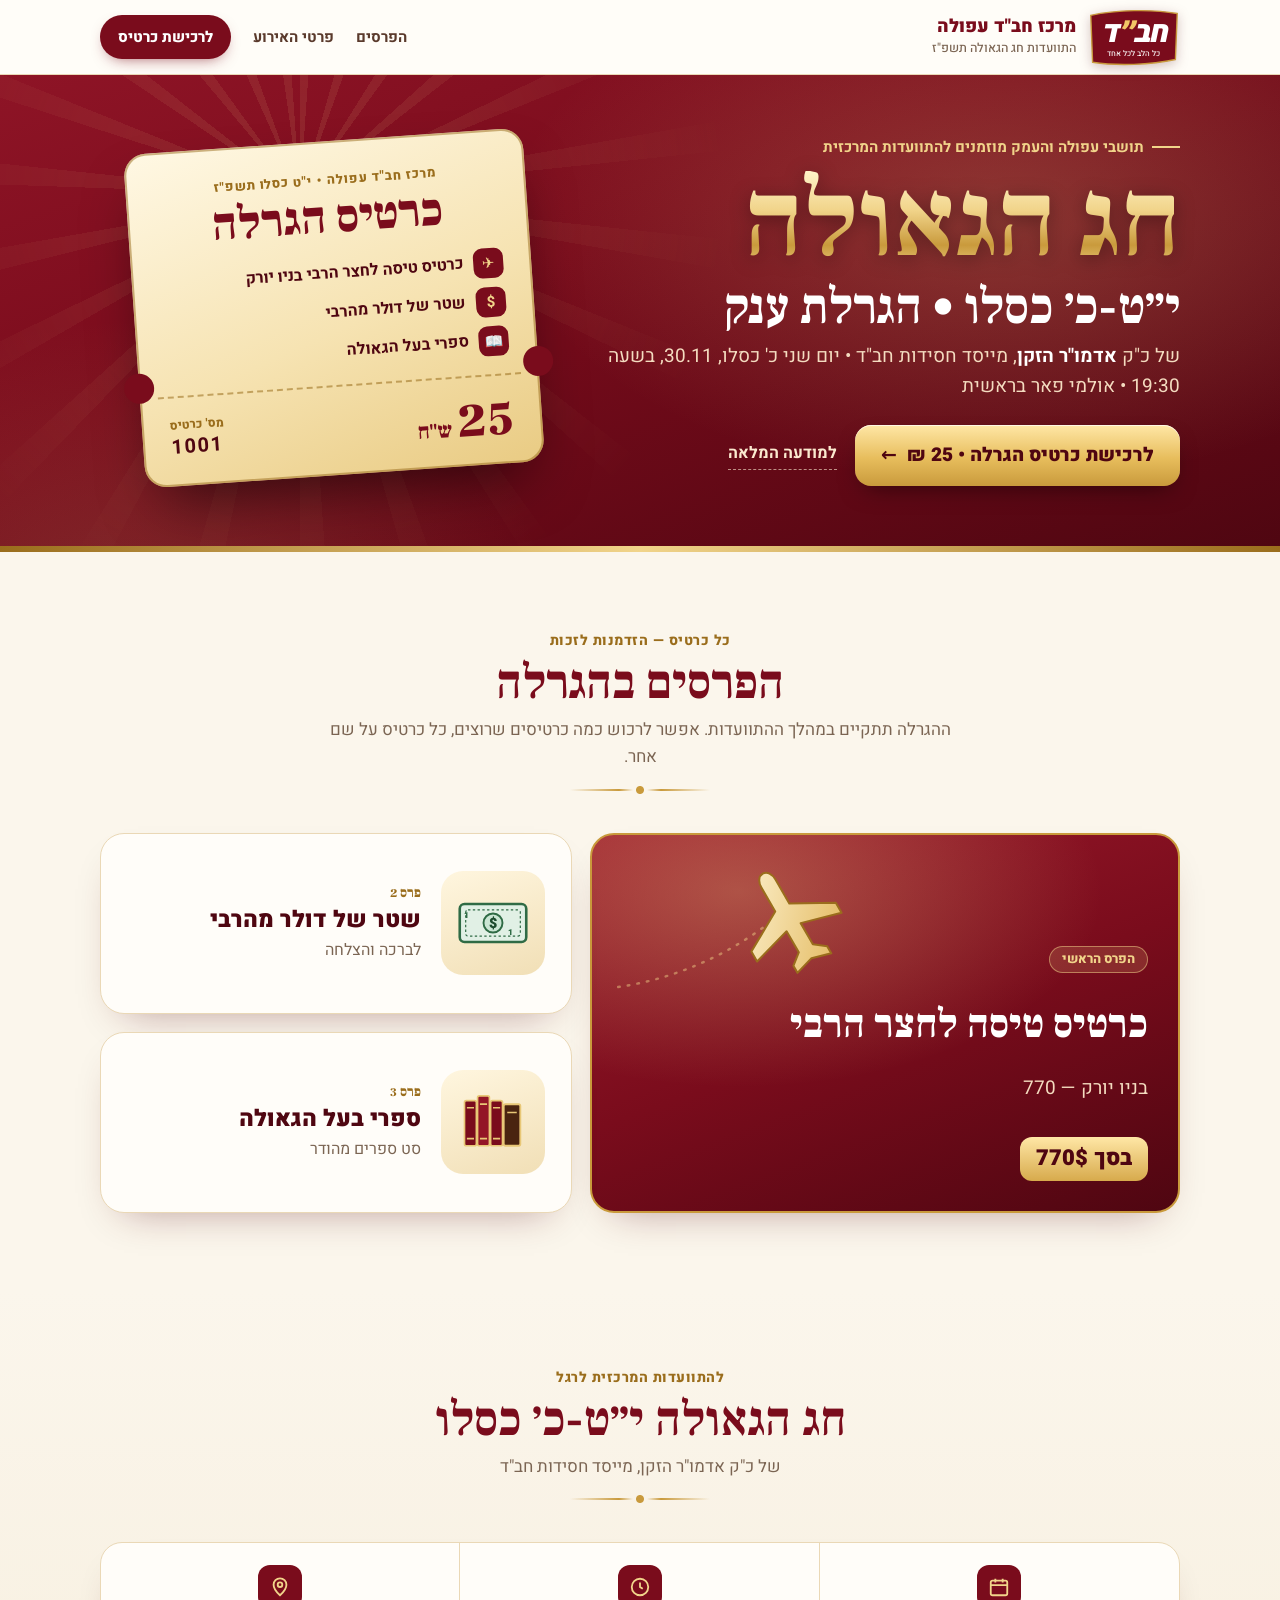
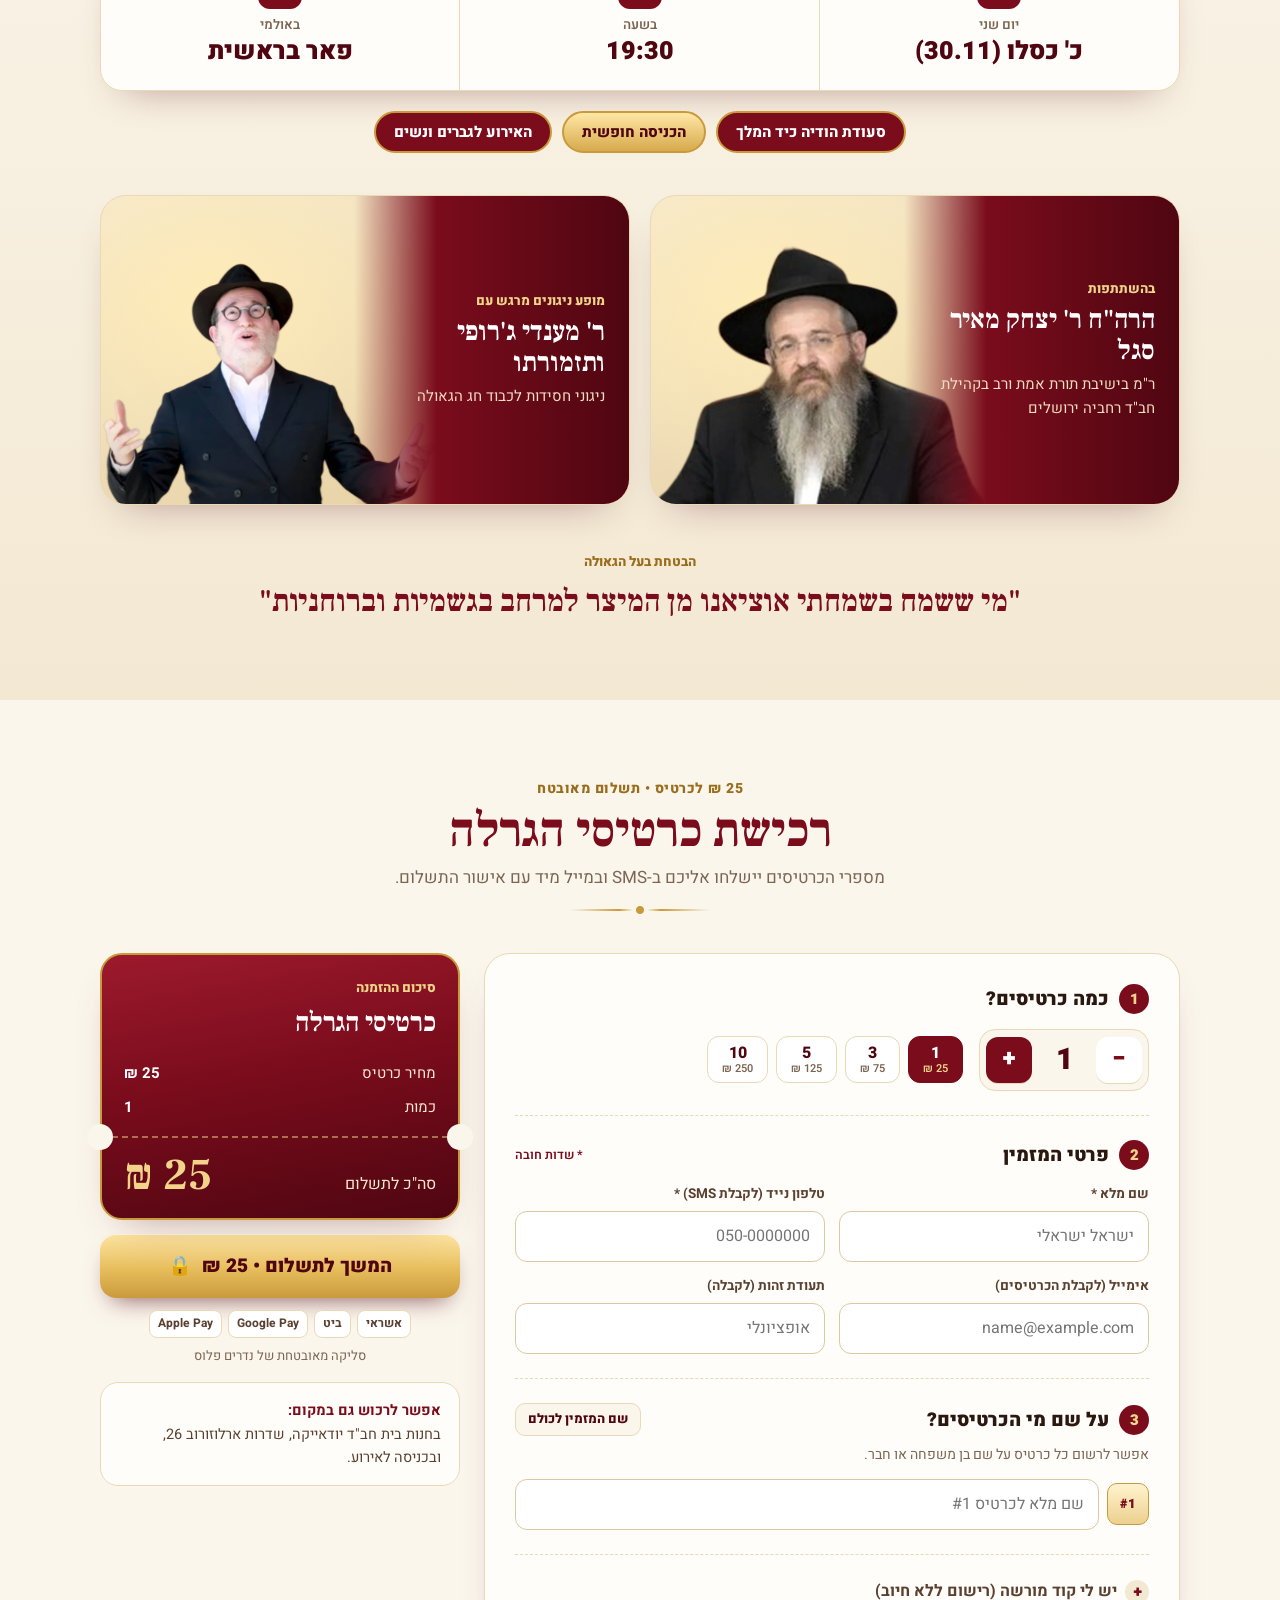
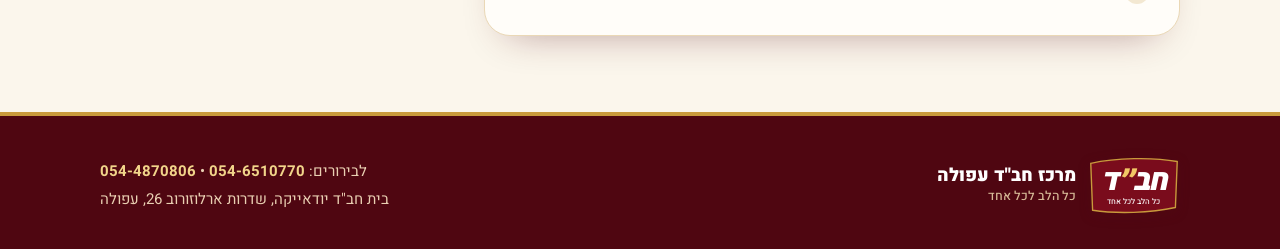
==== index.html @ 9581d105 "עיצוב חדש לאתר ההגרלה עם לוגו חב"ד - הירו בורדו-זהב עם ספירה לאחור עד ההתוועדות וכרטיס הגרלה מעוצב -" ====
<!DOCTYPE html>
<html lang="he" dir="rtl">
<head>
  <meta charset="UTF-8">
  <meta name="viewport" content="width=device-width, initial-scale=1.0">
  <title>הגרלת הענק • חג הגאולה י"ט-כ' כסלו | מרכז חב"ד עפולה</title>
  <meta name="description" content="כרטיסי הגרלה (25 ₪) בהתוועדות המרכזית לחג הגאולה י״ט-כ׳ כסלו של מרכז חב״ד עפולה. פרסים: כרטיס טיסה לחצר הרבי בניו יורק, שטר של דולר מהרבי וספרי בעל הגאולה.">
  <meta property="og:title" content="הגרלת הענק • חג הגאולה י״ט-כ׳ כסלו • מרכז חב״ד עפולה">
  <meta property="og:description" content="כרטיס הגרלה 25 ₪ • כרטיס טיסה לחצר הרבי בניו יורק • שטר של דולר מהרבי • ספרי בעל הגאולה">
  <meta property="og:image" content="assets/og.jpg">
  <meta name="theme-color" content="#7a0c1c">
  <link rel="preconnect" href="https://fonts.googleapis.com">
  <link rel="preconnect" href="https://fonts.gstatic.com" crossorigin>
  <link href="https://fonts.googleapis.com/css2?family=Frank+Ruhl+Libre:wght@700;900&family=Heebo:wght@400;500;700;800;900&display=swap" rel="stylesheet">
  <link rel="stylesheet" href="assets/style.css">
</head>
<body>

  <!-- לוגו חב"ד "כל הלב לכל אחד" -->
  <svg width="0" height="0" style="position:absolute" aria-hidden="true">
    <symbol id="chabad-logo" viewBox="0 0 200 128">
      <path d="M6 16 C60 4 140 2 194 12 L190 112 C136 124 62 126 10 118 Z" fill="#7a0c1c"/>
      <path d="M6 16 C60 4 140 2 194 12 L190 112 C136 124 62 126 10 118 Z" fill="none" stroke="#c99a3c" stroke-width="3"/>
      <g transform="translate(100 74) skewX(-12)">
        <text x="0" y="0" text-anchor="middle" direction="rtl" font-family="Heebo, sans-serif" font-weight="900" font-size="66" fill="#fff" letter-spacing="-2">חב<tspan fill="#f1c766">״</tspan>ד</text>
      </g>
      <text x="100" y="104" text-anchor="middle" direction="rtl" font-family="Heebo, sans-serif" font-weight="500" font-size="17" fill="#fff">כל הלב לכל אחד</text>
    </symbol>
  </svg>

  <header class="site-header">
    <div class="wrap">
      <a class="logo" href="./" aria-label="מרכז חב״ד עפולה">
        <svg viewBox="0 0 200 128" role="img" aria-label="חב״ד — כל הלב לכל אחד"><use href="#chabad-logo"/></svg>
        <span class="org"><b>מרכז חב"ד עפולה</b><span>התוועדות חג הגאולה תשפ"ז</span></span>
      </a>
      <nav class="nav" aria-label="ניווט">
        <a href="#prizes">הפרסים</a>
        <a href="#event">פרטי האירוע</a>
        <a href="#buy" class="btn-buy">לרכישת כרטיס</a>
      </nav>
    </div>
  </header>

  <section class="hero" aria-labelledby="hero-title">
    <div class="wrap">
      <div>
        <span class="eyebrow">תושבי עפולה והעמק מוזמנים להתוועדות המרכזית</span>
        <h1 id="hero-title">חג הגאולה</h1>
        <div class="dates">י״ט-כ׳ כסלו • הגרלת ענק</div>
        <p class="of">של כ"ק <b>אדמו"ר הזקן</b>, מייסד חסידות חב"ד • יום שני כ' כסלו, 30.11, בשעה 19:30 • אולמי פאר בראשית</p>

        <div class="countdown" id="countdown" aria-label="הזמן שנותר עד ההתוועדות">
          <div><b id="cd-d">--</b><span>ימים</span></div>
          <div><b id="cd-h">--</b><span>שעות</span></div>
          <div><b id="cd-m">--</b><span>דקות</span></div>
        </div>

        <div class="hero-cta">
          <a href="#buy" class="btn-gold">לרכישת כרטיס הגרלה • 25 ₪ <span aria-hidden="true">←</span></a>
          <a href="assets/poster.jpg" target="_blank" rel="noopener" class="btn-ghost">למודעה המלאה</a>
        </div>
      </div>

      <div class="hero-ticket" aria-hidden="true">
        <div class="ticket-big">
          <div class="tb-top">
            <small>מרכז חב"ד עפולה • י"ט כסלו תשפ"ז</small>
            <h2>כרטיס הגרלה</h2>
            <ul>
              <li><i>✈</i> כרטיס טיסה לחצר הרבי בניו יורק</li>
              <li><i>$</i> שטר של דולר מהרבי</li>
              <li><i>📖</i> ספרי בעל הגאולה</li>
            </ul>
          </div>
          <div class="tb-bottom">
            <div class="price">25<small> ש"ח</small></div>
            <div class="serial">מס' כרטיס<b>1001</b></div>
          </div>
        </div>
      </div>
    </div>
  </section>

  <main>
    <section class="sec" id="prizes" aria-labelledby="prizes-title">
      <div class="wrap">
        <div class="sec-head">
          <span class="kick">כל כרטיס — הזדמנות לזכות</span>
          <h2 id="prizes-title">הפרסים בהגרלה</h2>
          <p>ההגרלה תתקיים במהלך ההתוועדות. אפשר לרכוש כמה כרטיסים שרוצים, כל כרטיס על שם אחר.</p>
          <span class="orn" aria-hidden="true"></span>
        </div>
        <div class="prizes">
          <article class="prize main">
                        <svg class="plane" viewBox="0 0 320 170" fill="none" aria-hidden="true">
              <defs><linearGradient id="pg" x1="0" y1="0" x2="1" y2="1"><stop offset="0" stop-color="#fff6d8"/><stop offset="1" stop-color="#e2b75a"/></linearGradient></defs>
              <path d="M10 160 C80 150 150 120 210 70" stroke="#f1d48a" stroke-opacity=".45" stroke-width="3" stroke-dasharray="2 10" stroke-linecap="round"/>
              <g transform="translate(150 6) rotate(-30 70 70)">
                <path d="M70 6c6 0 10 6 10 14v34l50 28v14l-50-14v30l14 11v10l-24-7-24 7v-10l14-11v-30L10 96V82l50-28V20c0-8 4-14 10-14z" fill="url(#pg)" stroke="#9a6d1c" stroke-width="2.5" stroke-linejoin="round"/>
              </g>
            </svg>
            <span class="badge-1">הפרס הראשי</span>
            <h3>כרטיס טיסה לחצר הרבי</h3>
            <p>בניו יורק — 770</p>
            <span class="amount">בסך 770$</span>
          </article>
          <div class="side">
            <article class="prize">
              <div class="art">
                <svg viewBox="0 0 64 64" fill="none" aria-hidden="true">
                  <rect x="4" y="16" width="56" height="32" rx="4" fill="#e1f0e5" stroke="#2f6b45" stroke-width="2.2"/>
                  <rect x="9" y="21" width="46" height="22" rx="2" stroke="#2f6b45" stroke-dasharray="2 2"/>
                  <circle cx="32" cy="32" r="8" fill="#cbe6d4" stroke="#2f6b45" stroke-width="1.6"/>
                  <text x="32" y="36.5" text-anchor="middle" fill="#1d4b2e" font-size="12" font-weight="900" font-family="Heebo">$</text>
                  <text x="12" y="28" fill="#2f6b45" font-size="7" font-weight="900" font-family="Heebo">1</text>
                  <text x="49" y="42" fill="#2f6b45" font-size="7" font-weight="900" font-family="Heebo">1</text>
                </svg>
              </div>
              <div><span class="num">פרס 2</span><h3>שטר של דולר מהרבי</h3><p>לברכה והצלחה</p></div>
            </article>
            <article class="prize">
              <div class="art">
                <svg viewBox="0 0 64 64" fill="none" aria-hidden="true">
                  <rect x="8" y="14" width="10" height="38" rx="1.5" fill="#7a0c1c" stroke="#e8c776" stroke-width="1.4"/>
                  <rect x="19" y="10" width="10" height="42" rx="1.5" fill="#931526" stroke="#e8c776" stroke-width="1.4"/>
                  <rect x="30" y="14" width="10" height="38" rx="1.5" fill="#7a0c1c" stroke="#e8c776" stroke-width="1.4"/>
                  <rect x="41" y="17" width="14" height="35" rx="1.5" fill="#4a2410" stroke="#e8c776" stroke-width="1.6"/>
                  <path d="M10 20h6M21 17h6M32 20h6M44 24h8M10 46h6M21 46h6M32 46h6" stroke="#e8c776" stroke-width="1.4"/>
                </svg>
              </div>
              <div><span class="num">פרס 3</span><h3>ספרי בעל הגאולה</h3><p>סט ספרים מהודר</p></div>
            </article>
          </div>
        </div>
      </div>
    </section>

    <section class="sec event" id="event" aria-labelledby="event-title">
      <div class="wrap">
        <div class="sec-head">
          <span class="kick">להתוועדות המרכזית לרגל</span>
          <h2 id="event-title">חג הגאולה י״ט-כ׳ כסלו</h2>
          <p>של כ"ק אדמו"ר הזקן, מייסד חסידות חב"ד</p>
          <span class="orn" aria-hidden="true"></span>
        </div>

        <div class="info-strip">
          <div>
            <div class="ico"><svg viewBox="0 0 24 24" fill="none" stroke="#f1d48a" stroke-width="2"><rect x="3" y="5" width="18" height="16" rx="2"/><path d="M3 10h18M8 3v4M16 3v4"/></svg></div>
            <small>יום שני</small><b>כ' כסלו (30.11)</b>
          </div>
          <div>
            <div class="ico"><svg viewBox="0 0 24 24" fill="none" stroke="#f1d48a" stroke-width="2"><circle cx="12" cy="12" r="9"/><path d="M12 7v5l3 2"/></svg></div>
            <small>בשעה</small><b>19:30</b>
          </div>
          <div>
            <div class="ico"><svg viewBox="0 0 24 24" fill="none" stroke="#f1d48a" stroke-width="2"><path d="M12 21s-7-6.2-7-11.5A7 7 0 0 1 19 9.5C19 14.8 12 21 12 21z"/><circle cx="12" cy="9.5" r="2.5"/></svg></div>
            <small>באולמי</small><b>פאר בראשית</b>
          </div>
        </div>
        <div class="chips">
          <span class="chip">סעודת הודיה כיד המלך</span>
          <span class="chip gold">הכניסה חופשית</span>
          <span class="chip">האירוע לגברים ונשים</span>
        </div>

        <div class="guests">
          <article class="guest">
            <img src="assets/rav-segal.webp" alt="הרה״ח ר׳ יצחק מאיר סגל" width="660" height="506" loading="lazy">
            <div class="txt">
              <small>בהשתתפות</small>
              <h3>הרה"ח ר' יצחק מאיר סגל</h3>
              <p>ר"מ בישיבת תורת אמת ורב בקהילת חב"ד רחביה ירושלים</p>
            </div>
          </article>
          <article class="guest">
            <img src="assets/mendy-jerufi.webp" alt="ר׳ מענדי ג׳רופי" width="899" height="640" loading="lazy">
            <div class="txt">
              <small>מופע ניגונים מרגש עם</small>
              <h3>ר' מענדי ג'רופי ותזמורתו</h3>
              <p>ניגוני חסידות לכבוד חג הגאולה</p>
            </div>
          </article>
        </div>

        <div class="quote-band">
          <small>הבטחת בעל הגאולה</small>
          <blockquote>"מי ששמח בשמחתי אוציאנו מן המיצר למרחב בגשמיות וברוחניות"</blockquote>
        </div>
      </div>
    </section>

    <section class="sec" id="buy" aria-labelledby="buy-title">
      <div class="wrap">
        <div class="sec-head">
          <span class="kick">25 ₪ לכרטיס • תשלום מאובטח</span>
          <h2 id="buy-title">רכישת כרטיסי הגרלה</h2>
          <p>מספרי הכרטיסים יישלחו אליכם ב-SMS ובמייל מיד עם אישור התשלום.</p>
          <span class="orn" aria-hidden="true"></span>
        </div>

        <form class="buy-grid" id="order-form" novalidate>
          <div class="panel">
            <div class="step">
              <div class="step-h"><h3><span class="n">1</span>כמה כרטיסים?</h3></div>
              <div class="qty">
                <div class="stepper">
                  <button type="button" id="qty-minus" aria-label="הפחתת כרטיס">−</button>
                  <output id="qty" aria-live="polite">1</output>
                  <button type="button" id="qty-plus" class="plus" aria-label="הוספת כרטיס">+</button>
                </div>
                <div class="quick" id="quick">
                  <button type="button" data-q="1" aria-pressed="true">1<small>25 ₪</small></button>
                  <button type="button" data-q="3" aria-pressed="false">3<small>75 ₪</small></button>
                  <button type="button" data-q="5" aria-pressed="false">5<small>125 ₪</small></button>
                  <button type="button" data-q="10" aria-pressed="false">10<small>250 ₪</small></button>
                </div>
              </div>
            </div>

            <div class="step">
              <div class="step-h"><h3><span class="n">2</span>פרטי המזמין</h3><span class="req">* שדות חובה</span></div>
              <div class="grid2">
                <div class="field">
                  <label for="payer-name">שם מלא *</label>
                  <input id="payer-name" autocomplete="name" placeholder="ישראל ישראלי" required>
                </div>
                <div class="field">
                  <label for="payer-phone">טלפון נייד (לקבלת SMS) *</label>
                  <input id="payer-phone" type="tel" inputmode="tel" autocomplete="tel" placeholder="050-0000000" required>
                </div>
                <div class="field">
                  <label for="payer-email">אימייל (לקבלת הכרטיסים)</label>
                  <input id="payer-email" type="email" autocomplete="email" placeholder="name@example.com">
                </div>
                <div class="field">
                  <label for="payer-id">תעודת זהות (לקבלה)</label>
                  <input id="payer-id" inputmode="numeric" maxlength="9" placeholder="אופציונלי" class="ltr">
                </div>
              </div>
            </div>

            <div class="step">
              <div class="step-h">
                <h3><span class="n">3</span>על שם מי הכרטיסים?</h3>
                <button type="button" class="link-btn" id="fill-all">שם המזמין לכולם</button>
              </div>
              <p class="hint">אפשר לרשום כל כרטיס על שם בן משפחה או חבר.</p>
              <div class="names" id="names"></div>
            </div>

            <div class="step last">
              <details class="coupon">
                <summary>יש לי קוד מורשה (רישום ללא חיוב)</summary>
                <div class="inline">
                  <input id="coupon" class="ltr" placeholder="קוד מורשה" autocomplete="off" autocapitalize="characters">
                  <button type="button" class="btn-dark" id="apply-coupon">החל</button>
                </div>
                <div class="msg" id="coupon-msg" role="status"></div>
              </details>
            </div>
          </div>

          <aside class="summary">
            <div class="sum-ticket">
              <div class="st-head"><small>סיכום ההזמנה</small><h3>כרטיסי הגרלה</h3></div>
              <div class="line"><span>מחיר כרטיס</span><b>25 ₪</b></div>
              <div class="line"><span>כמות</span><b id="sum-qty">1</b></div>
              <div class="line disc" id="sum-disc-row" hidden><span>קוד מורשה</span><span id="sum-disc"></span></div>
              <div class="st-total"><span>סה"כ לתשלום</span><b id="sum-total">25 ₪</b></div>
            </div>
            <div class="alert" id="form-error" role="alert" hidden style="margin-top:14px"></div>
            <button type="submit" class="cta" id="submit"><span id="submit-text">המשך לתשלום • 25 ₪</span><span aria-hidden="true">🔒</span></button>
            <div class="pay-methods" aria-label="אמצעי תשלום"><span>אשראי</span><span>ביט</span><span>Google Pay</span><span>Apple Pay</span></div>
            <p class="secure">סליקה מאובטחת של נדרים פלוס</p>
            <div class="side-note"><b>אפשר לרכוש גם במקום:</b>בחנות בית חב"ד יודאייקה, שדרות ארלוזורוב 26, ובכניסה לאירוע.</div>
          </aside>
        </form>
      </div>
    </section>
  </main>

  <footer class="site-footer">
    <div class="wrap">
      <a class="logo" href="./">
        <svg viewBox="0 0 200 128" role="img" aria-label="חב״ד"><use href="#chabad-logo"/></svg>
        <span class="org"><b>מרכז חב"ד עפולה</b><span>כל הלב לכל אחד</span></span>
      </a>
      <div class="contact">
        לבירורים: <a href="tel:0546510770">054-6510770</a> • <a href="tel:0544870806">054-4870806</a><br>
        בית חב"ד יודאייקה, שדרות ארלוזורוב 26, עפולה
      </div>
    </div>
  </footer>

  <!-- תשלום: האייפרם המאובטח של נדרים פלוס -->
  <div class="modal" id="pay-modal" role="dialog" aria-modal="true" aria-labelledby="pay-title">
    <div class="modal-box">
      <div class="modal-head">
        <h3 id="pay-title">תשלום מאובטח • נדרים פלוס</h3>
        <button type="button" id="pay-close" aria-label="סגירה">&times;</button>
      </div>
      <div class="modal-body">
        <div class="pay-sum"><span id="pay-for"></span><b id="pay-amount"></b></div>
        <div class="loading" id="pay-loading"><div class="spinner"></div>טוען את דף התשלום המאובטח…</div>
        <iframe id="NedarimFrame" title="דף תשלום נדרים פלוס" allow="payment"></iframe>
        <div class="alert" id="pay-error" role="alert" hidden></div>
      </div>
    </div>
  </div>

  <!-- אישור + כרטיסים -->
  <div class="modal" id="done-modal" role="dialog" aria-modal="true" aria-labelledby="done-title">
    <div class="modal-box">
      <div class="success-head">
        <button type="button" class="x" id="done-close" aria-label="סגירה">&times;</button>
        <div style="font-size:40px" aria-hidden="true">🎉</div>
        <h3 id="done-title">הרישום להגרלה הושלם!</h3>
        <div>בהצלחה רבה!</div>
      </div>
      <div class="modal-body">
        <div id="done-tickets"></div>
        <div class="note-box" id="done-note"></div>
        <button type="button" class="cta" id="done-again">רכישת כרטיסים נוספים</button>
      </div>
    </div>
  </div>

  <script src="assets/config.js"></script>
  <script src="assets/app.js"></script>
</body>
</html>
---- assets/style.css ----
/* הגרלת חג הגאולה י"ט-כ' כסלו — מרכז חב"ד עפולה */
:root {
  --maroon: #7a0c1c;
  --maroon-d: #4f0611;
  --maroon-l: #9c1a2c;
  --gold: #c99a3c;
  --gold-l: #f1d48a;
  --gold-d: #9a6d1c;
  --cream: #fbf6ec;
  --cream-2: #f3e8d2;
  --paper: #fffdf9;
  --ink: #2a1810;
  --muted: #7b6553;
  --line: #ead8b6;
  --ok: #1d7347;
  --err: #b42318;
  --serif: 'Frank Ruhl Libre', 'Heebo', serif;
  --sans: 'Heebo', system-ui, sans-serif;
  --shadow: 0 18px 40px -24px rgba(79, 6, 17, .45);
}

* { box-sizing: border-box; }
html { scroll-behavior: smooth; -webkit-text-size-adjust: 100%; }
body { margin: 0; font-family: var(--sans); color: var(--ink); background: var(--cream); line-height: 1.6; }
img { max-width: 100%; height: auto; display: block; }
[hidden] { display: none !important; }
button, input { font: inherit; }
a { color: inherit; }
.wrap { max-width: 1120px; margin: 0 auto; padding: 0 20px; }
.ltr, input[type=tel], input[type=email] { direction: ltr; text-align: right; }

/* ---------- לוגו חב"ד ---------- */
.logo { display: inline-flex; align-items: center; gap: 12px; text-decoration: none; }
.logo svg { width: 92px; height: auto; flex: 0 0 auto; filter: drop-shadow(0 3px 6px rgba(79, 6, 17, .25)); }
.logo .org { line-height: 1.15; }
.logo .org b { display: block; font-size: 18px; font-weight: 900; color: var(--maroon); }
.logo .org span { font-size: 12.5px; color: var(--muted); font-weight: 500; }

/* ---------- Header ---------- */
.site-header {
  position: sticky; top: 0; z-index: 30; background: rgba(255, 253, 249, .92);
  backdrop-filter: saturate(1.4) blur(10px); border-bottom: 1px solid var(--line);
}
.site-header .wrap { display: flex; align-items: center; justify-content: space-between; gap: 16px; height: 74px; }
.nav { display: flex; align-items: center; gap: 22px; font-weight: 700; font-size: 15px; }
.nav a { text-decoration: none; color: #5a3a2c; }
.nav a:hover { color: var(--maroon); }
.btn-buy {
  background: var(--maroon); color: #fff !important; padding: 10px 18px; border-radius: 999px; font-weight: 800;
  box-shadow: 0 6px 16px -8px rgba(122, 12, 28, .8); white-space: nowrap;
}
.btn-buy:hover { background: var(--maroon-l); }

/* ---------- Hero ---------- */
.hero {
  position: relative; overflow: hidden; color: #fbe9cf;
  background:
    radial-gradient(700px 380px at 78% 30%, rgba(241, 212, 138, .22), transparent 70%),
    radial-gradient(600px 400px at 10% 110%, rgba(241, 212, 138, .14), transparent 70%),
    linear-gradient(160deg, #8e1426 0%, var(--maroon) 40%, var(--maroon-d) 100%);
}
.hero::before {
  content: ''; position: absolute; top: -380px; left: -200px; width: 1000px; height: 1000px; opacity: .12;
  background: repeating-conic-gradient(from 0deg at 50% 50%, #f1d48a 0deg 4deg, transparent 4deg 16deg);
  -webkit-mask: radial-gradient(circle, #000 0%, transparent 62%); mask: radial-gradient(circle, #000 0%, transparent 62%);
  pointer-events: none;
}
.hero::after { content: ''; position: absolute; inset: auto 0 0 0; height: 6px; background: linear-gradient(90deg, var(--gold-d), var(--gold-l), var(--gold-d)); }
.hero .wrap { position: relative; display: grid; grid-template-columns: 1.1fr .9fr; gap: 40px; align-items: center; padding-top: 56px; padding-bottom: 66px; }
.eyebrow { display: inline-flex; align-items: center; gap: 8px; font-size: 15px; font-weight: 700; color: var(--gold-l); }
.eyebrow::before { content: ''; width: 28px; height: 2px; background: var(--gold-l); }
.hero h1 {
  font-family: var(--serif); font-weight: 900; margin: 12px 0 0; line-height: .95; font-size: clamp(56px, 9vw, 108px);
  background: linear-gradient(180deg, #fff3c9 0%, #f1d48a 38%, #c99a3c 72%, #f0d38a 100%);
  -webkit-background-clip: text; background-clip: text; color: transparent;
  filter: drop-shadow(0 4px 10px rgba(0, 0, 0, .35));
}
.hero .dates { font-family: var(--serif); font-weight: 700; font-size: clamp(30px, 4.6vw, 50px); color: #fff; margin: 6px 0 6px; line-height: 1.1; }
.hero .of { font-size: clamp(16px, 2vw, 19px); color: #f4dcc0; margin: 0 0 24px; }
.hero .of b { color: #fff; }

.countdown { display: flex; gap: 10px; margin: 0 0 28px; }
.countdown div {
  min-width: 76px; text-align: center; padding: 10px 8px 6px; border-radius: 14px;
  background: rgba(255, 255, 255, .07); border: 1px solid rgba(241, 212, 138, .35);
}
.countdown b { display: block; font-size: 30px; font-weight: 900; color: #fff; line-height: 1; font-variant-numeric: tabular-nums; }
.countdown span { font-size: 12px; color: var(--gold-l); font-weight: 700; }

.hero-cta { display: flex; gap: 18px; flex-wrap: wrap; align-items: center; }
.btn-gold {
  display: inline-flex; align-items: center; gap: 10px; text-decoration: none; cursor: pointer; border: 0;
  background: linear-gradient(180deg, #ffe7a6 0%, #e7bd5c 55%, #c99a3c 100%); color: var(--maroon-d);
  font-weight: 900; font-size: 19px; padding: 15px 26px; border-radius: 16px;
  box-shadow: 0 10px 24px -10px rgba(0, 0, 0, .55), inset 0 1px 0 rgba(255, 255, 255, .7); transition: transform .12s, filter .15s;
}
.btn-gold:hover { filter: brightness(1.05); transform: translateY(-1px); }
.btn-ghost { color: #fbe9cf; font-weight: 700; text-decoration: none; border-bottom: 1px dashed rgba(251, 233, 207, .6); padding-bottom: 2px; }

/* כרטיס ההגרלה בהירו */
.hero-ticket { position: relative; display: flex; justify-content: center; }
.ticket-big {
  position: relative; width: min(100%, 400px); transform: rotate(-4deg); border-radius: 22px; color: var(--maroon-d);
  background: linear-gradient(160deg, #fff8e4 0%, #f6e3b2 55%, #e9cb83 100%);
  box-shadow: 0 30px 60px -20px rgba(0, 0, 0, .6), inset 0 0 0 2px rgba(154, 109, 28, .5);
}
.ticket-big::before, .ticket-big::after {
  content: ''; position: absolute; top: 70%; width: 30px; height: 30px; border-radius: 50%; background: var(--maroon); transform: translateY(-50%);
}
.ticket-big::before { right: -15px; }
.ticket-big::after { left: -15px; }
.ticket-big .tb-top { padding: 26px 28px 18px; text-align: center; }
.ticket-big .tb-top small { font-weight: 800; letter-spacing: 1px; color: var(--gold-d); font-size: 13px; }
.ticket-big .tb-top h2 { font-family: var(--serif); margin: 2px 0 0; font-size: 46px; line-height: 1; color: var(--maroon); font-weight: 900; }
.ticket-big ul { list-style: none; margin: 18px 0 0; padding: 0; text-align: right; display: grid; gap: 9px; }
.ticket-big li { display: flex; align-items: center; gap: 10px; font-weight: 700; font-size: 16px; }
.ticket-big li i { flex: 0 0 30px; height: 30px; border-radius: 9px; display: grid; place-items: center; background: var(--maroon); color: var(--gold-l); font-style: normal; font-size: 15px; }
.ticket-big .tb-bottom {
  border-top: 2px dashed rgba(154, 109, 28, .55); margin: 0 18px; padding: 16px 10px 22px;
  display: flex; align-items: center; justify-content: space-between;
}
.ticket-big .price { font-family: var(--serif); font-weight: 900; font-size: 56px; line-height: .9; color: var(--maroon); }
.ticket-big .price small { font-size: 22px; }
.ticket-big .serial { font-size: 12px; color: var(--gold-d); font-weight: 800; text-align: left; line-height: 1.3; }
.ticket-big .serial b { display: block; font-size: 20px; letter-spacing: 2px; color: var(--maroon-d); font-variant-numeric: tabular-nums; }

/* ---------- Sections ---------- */
section { scroll-margin-top: 84px; }
.sec { padding: 76px 0; }
.sec-head { text-align: center; max-width: 640px; margin: 0 auto 36px; }
.sec-head .kick { color: var(--gold-d); font-weight: 800; font-size: 14px; letter-spacing: .5px; }
.sec-head h2 { font-family: var(--serif); font-size: clamp(34px, 5vw, 48px); margin: 4px 0 6px; color: var(--maroon); line-height: 1.1; }
.sec-head p { margin: 0; color: var(--muted); font-size: 17px; }
.orn { display: block; width: 140px; height: 14px; margin: 12px auto 0;
  background:
    radial-gradient(circle, var(--gold) 3.5px, transparent 4.5px) center/14px 14px no-repeat,
    linear-gradient(90deg, transparent, var(--gold) 35%, transparent 45%, transparent 55%, var(--gold) 65%, transparent) center/100% 2px no-repeat; }

/* פרסים */
.prizes { display: grid; grid-template-columns: 1.25fr 1fr; gap: 18px; }
.prizes .side { display: grid; gap: 18px; }
.prize { position: relative; border-radius: 24px; overflow: hidden; background: var(--paper); border: 1px solid var(--line); box-shadow: var(--shadow); padding: 26px; display: flex; gap: 20px; align-items: center; }
.prize .num { display: block; font-family: var(--serif); font-weight: 900; font-size: 14px; color: var(--gold-d); margin-bottom: 2px; }
.prize .art { flex: 0 0 104px; height: 104px; border-radius: 22px; display: grid; place-items: center; background: linear-gradient(160deg, #fff6df, #f1dfb6); }
.prize .art svg { width: 76px; height: 76px; }
.prize h3 { margin: 0; font-size: 23px; font-weight: 900; color: var(--maroon-d); line-height: 1.2; }
.prize p { margin: 4px 0 0; color: var(--muted); }
.prize.main {
  flex-direction: column; align-items: flex-start; justify-content: flex-end; min-height: 380px; color: #fff; padding: 30px;
  background:
    radial-gradient(520px 280px at 25% 15%, rgba(241, 212, 138, .32), transparent 70%),
    linear-gradient(160deg, var(--maroon-l) 0%, var(--maroon) 50%, var(--maroon-d) 100%);
  border: 2px solid var(--gold);
}
.prize.main .plane { position: absolute; top: 22px; left: 18px; width: 46%; max-width: 260px; }
.prize.main .badge-1 { display: inline-block; background: rgba(241, 212, 138, .16); border: 1px solid rgba(241, 212, 138, .5); color: var(--gold-l); border-radius: 999px; padding: 2px 12px; font-weight: 800; font-size: 13px; margin-bottom: 8px; }
.prize.main h3 { color: #fff; font-family: var(--serif); font-size: clamp(30px, 3.6vw, 40px); }
.prize.main p { color: #f4dcc0; font-size: 19px; }
.prize.main .amount { margin-top: 14px; display: inline-block; background: linear-gradient(180deg, #ffe7a6, #d7aa4c); color: var(--maroon-d); font-weight: 900; font-size: 22px; padding: 4px 16px; border-radius: 12px; }

/* האירוע */
.event { background: linear-gradient(180deg, var(--cream) 0%, var(--cream-2) 100%); }
.info-strip { display: grid; grid-template-columns: repeat(3, 1fr); background: var(--paper); border: 1px solid var(--line); border-radius: 22px; box-shadow: var(--shadow); overflow: hidden; }
.info-strip > div { padding: 22px; text-align: center; }
.info-strip > div + div { border-inline-start: 1px solid var(--line); }
.info-strip .ico { width: 44px; height: 44px; margin: 0 auto 6px; border-radius: 12px; display: grid; place-items: center; background: var(--maroon); }
.info-strip .ico svg { width: 22px; height: 22px; }
.info-strip small { display: block; color: var(--muted); font-weight: 600; }
.info-strip b { display: block; font-size: 25px; font-weight: 900; color: var(--maroon-d); line-height: 1.25; }
.chips { display: flex; justify-content: center; flex-wrap: wrap; gap: 10px; margin: 20px 0 42px; }
.chip { border-radius: 999px; padding: 7px 18px; font-weight: 800; font-size: 15px; background: var(--maroon); color: #fff; border: 2px solid var(--gold); }
.chip.gold { background: linear-gradient(180deg, #ffe7a6, #d7aa4c); color: var(--maroon-d); }

.guests { display: grid; grid-template-columns: 1fr 1fr; gap: 20px; }
.guest {
  position: relative; border-radius: 26px; overflow: hidden; min-height: 310px;
  background:
    radial-gradient(340px 260px at 22% 35%, rgba(255, 236, 182, .95), transparent 70%),
    linear-gradient(160deg, #f6e9cf, #e6cf9f);
  border: 1px solid var(--line); box-shadow: var(--shadow);
}
.guest img { position: absolute; bottom: 0; left: 0; height: 94%; width: auto; max-width: 64%; object-fit: contain; object-position: bottom left; }
.guest .txt {
  position: absolute; inset: 0 0 0 auto; width: 52%; display: flex; flex-direction: column; justify-content: center; padding: 24px;
  color: #fff; background: linear-gradient(270deg, var(--maroon-d) 0%, var(--maroon) 70%, rgba(122, 12, 28, 0) 100%);
}
.guest small { color: var(--gold-l); font-weight: 800; }
.guest h3 { margin: 4px 0 6px; font-family: var(--serif); font-size: 27px; line-height: 1.15; }
.guest p { margin: 0; color: #f4dcc0; font-size: 15px; }

.quote-band { margin-top: 44px; text-align: center; }
.quote-band small { color: var(--gold-d); font-weight: 800; }
.quote-band blockquote { margin: 6px auto 0; max-width: 780px; font-family: var(--serif); font-size: clamp(22px, 3vw, 31px); color: var(--maroon); font-weight: 700; line-height: 1.4; }

/* ---------- רכישה ---------- */
.buy-grid { display: grid; grid-template-columns: 1fr 360px; gap: 24px; align-items: start; }
.panel { background: var(--paper); border: 1px solid var(--line); border-radius: 26px; box-shadow: var(--shadow); padding: 30px; }
.step { padding: 0 0 24px; margin: 0 0 24px; border-bottom: 1px dashed var(--line); }
.step.last { border-bottom: 0; margin-bottom: 0; padding-bottom: 0; }
.step-h { display: flex; align-items: center; justify-content: space-between; gap: 10px; margin-bottom: 14px; }
.step-h h3 { margin: 0; font-size: 19px; font-weight: 900; display: flex; align-items: center; gap: 10px; }
.step-h h3 .n { width: 30px; height: 30px; border-radius: 50%; display: grid; place-items: center; font-size: 15px; background: var(--maroon); color: var(--gold-l); }
.req { font-size: 12.5px; color: var(--maroon); font-weight: 600; }

.qty { display: flex; align-items: center; gap: 16px; flex-wrap: wrap; }
.stepper { display: inline-flex; align-items: center; background: var(--cream); border: 1px solid var(--line); border-radius: 16px; padding: 6px; }
.stepper button { width: 46px; height: 46px; border-radius: 12px; border: 0; background: #fff; color: var(--maroon); font-size: 24px; font-weight: 900; cursor: pointer; box-shadow: 0 1px 0 var(--line); }
.stepper button.plus { background: var(--maroon); color: #fff; }
.stepper button:active { transform: scale(.94); }
.stepper output { min-width: 64px; text-align: center; font-size: 30px; font-weight: 900; color: var(--maroon-d); font-variant-numeric: tabular-nums; }
.quick { display: flex; gap: 8px; flex-wrap: wrap; }
.quick button { border: 1px solid var(--line); background: #fff; border-radius: 12px; padding: 7px 14px; font-weight: 800; color: var(--maroon-d); cursor: pointer; line-height: 1.15; }
.quick button small { display: block; font-size: 11px; color: var(--muted); font-weight: 600; }
.quick button[aria-pressed="true"] { background: var(--maroon); border-color: var(--maroon); color: #fff; }
.quick button[aria-pressed="true"] small { color: var(--gold-l); }

.grid2 { display: grid; grid-template-columns: 1fr 1fr; gap: 14px; }
.field label { display: block; font-size: 13.5px; font-weight: 700; color: #5a4030; margin-bottom: 5px; }
.field input, .names input {
  width: 100%; padding: 12px 14px; border-radius: 12px; border: 1px solid #ddc8a2; background: #fff; font-size: 16px; color: var(--ink);
  outline: none; transition: border-color .15s, box-shadow .15s;
}
.field input:focus, .names input:focus { border-color: var(--gold); box-shadow: 0 0 0 4px rgba(201, 154, 60, .2); }
.invalid { border-color: var(--err) !important; box-shadow: 0 0 0 4px rgba(180, 35, 24, .12) !important; }

.names { display: grid; gap: 8px; max-height: 360px; overflow-y: auto; }
.names .row { display: flex; align-items: center; gap: 8px; }
.names .badge { flex: 0 0 42px; height: 42px; border-radius: 10px; display: grid; place-items: center; font-weight: 900; font-size: 13px; color: var(--maroon); background: linear-gradient(180deg, #fff3cf, #ecd08e); border: 1px solid var(--gold); }
.link-btn { background: var(--cream); border: 1px solid var(--line); color: var(--maroon-d); border-radius: 10px; padding: 5px 12px; font-size: 13px; font-weight: 800; cursor: pointer; }
.hint { margin: -6px 0 12px; font-size: 14px; color: var(--muted); }

.coupon summary { cursor: pointer; font-weight: 700; color: #5a4030; list-style: none; display: flex; align-items: center; gap: 8px; }
.coupon summary::-webkit-details-marker { display: none; }
.coupon summary::before { content: '+'; width: 24px; height: 24px; border-radius: 50%; display: grid; place-items: center; background: var(--cream-2); color: var(--maroon); font-weight: 900; }
.coupon[open] summary::before { content: '−'; }
.coupon .inline { display: flex; gap: 8px; margin-top: 12px; }
.coupon .inline input { flex: 1; text-transform: uppercase; }
.btn-dark { border: 0; border-radius: 12px; padding: 0 18px; font-weight: 800; background: var(--ink); color: #fff; cursor: pointer; }
.msg { font-size: 14px; font-weight: 700; margin-top: 8px; }
.msg.ok { color: var(--ok); }
.msg.err { color: var(--err); }
.alert { background: #fdecea; border: 1px solid #f5c2bd; color: var(--err); border-radius: 12px; padding: 12px 14px; font-weight: 700; margin: 0 0 14px; }

/* סיכום בצורת כרטיס */
.summary { position: sticky; top: 92px; }
.sum-ticket { border-radius: 22px; background: linear-gradient(170deg, var(--maroon-l), var(--maroon) 45%, var(--maroon-d)); color: #fbe9cf; box-shadow: var(--shadow); border: 2px solid var(--gold); position: relative; }
.sum-ticket .st-head { padding: 20px 22px 12px; }
.sum-ticket .st-head small { color: var(--gold-l); font-weight: 800; }
.sum-ticket .st-head h3 { margin: 0; font-family: var(--serif); font-size: 27px; color: #fff; }
.sum-ticket .line { display: flex; justify-content: space-between; padding: 5px 22px; font-size: 15px; }
.sum-ticket .line b { color: #fff; }
.sum-ticket .disc { color: #b9f0cf; font-weight: 700; }
.sum-ticket .st-total { margin-top: 12px; border-top: 2px dashed rgba(241, 212, 138, .5); padding: 16px 22px 20px; display: flex; justify-content: space-between; align-items: flex-end; position: relative; }
.sum-ticket .st-total::before, .sum-ticket .st-total::after { content: ''; position: absolute; top: -14px; width: 26px; height: 26px; border-radius: 50%; background: var(--cream); }
.sum-ticket .st-total::before { right: -15px; }
.sum-ticket .st-total::after { left: -15px; }
.sum-ticket .st-total b { font-family: var(--serif); font-size: 44px; line-height: 1; color: var(--gold-l); }
.cta {
  width: 100%; margin-top: 14px; border: 0; border-radius: 16px; padding: 17px; cursor: pointer; font-size: 19px; font-weight: 900;
  background: linear-gradient(180deg, #ffe7a6 0%, #e7bd5c 55%, #c99a3c 100%); color: var(--maroon-d);
  box-shadow: 0 12px 24px -12px rgba(79, 6, 17, .7), inset 0 1px 0 rgba(255, 255, 255, .7);
  display: flex; align-items: center; justify-content: center; gap: 10px; transition: filter .15s, transform .1s;
}
.cta:hover { filter: brightness(1.05); }
.cta:active { transform: scale(.99); }
.cta[disabled] { opacity: .65; cursor: wait; }
.pay-methods { display: flex; justify-content: center; gap: 6px; flex-wrap: wrap; margin-top: 12px; }
.pay-methods span { font-size: 12px; font-weight: 700; color: #5a4030; background: #fff; border: 1px solid var(--line); border-radius: 8px; padding: 3px 8px; }
.secure { text-align: center; font-size: 13px; color: var(--muted); margin: 8px 0 0; }
.side-note { margin-top: 16px; background: var(--paper); border: 1px solid var(--line); border-radius: 18px; padding: 16px 18px; font-size: 14.5px; color: #5a4030; }
.side-note b { color: var(--maroon); display: block; }

/* ---------- Footer ---------- */
.site-footer { background: var(--maroon-d); color: #e9cfb2; padding: 40px 0 34px; border-top: 4px solid var(--gold); }
.site-footer .wrap { display: flex; align-items: center; justify-content: space-between; gap: 20px; flex-wrap: wrap; }
.site-footer .org b { color: #fff; }
.site-footer .org span { color: #d6b996; }
.site-footer a { color: var(--gold-l); font-weight: 700; text-decoration: none; }
.site-footer .contact { text-align: left; font-size: 15px; line-height: 1.9; }

/* ---------- Modals ---------- */
.modal { position: fixed; inset: 0; z-index: 60; display: none; align-items: flex-start; justify-content: center; padding: 24px 12px; overflow-y: auto; background: rgba(35, 8, 4, .7); backdrop-filter: blur(4px); }
.modal.open { display: flex; }
.modal-box { width: 100%; max-width: 560px; background: var(--paper); border-radius: 24px; overflow: hidden; box-shadow: 0 40px 80px -30px rgba(0, 0, 0, .6); border: 2px solid var(--gold); animation: pop .2s ease-out; }
@keyframes pop { from { transform: translateY(12px) scale(.98); opacity: 0; } to { transform: none; opacity: 1; } }
.modal-head { display: flex; align-items: center; justify-content: space-between; padding: 14px 18px; background: linear-gradient(135deg, var(--maroon), var(--maroon-d)); }
.modal-head h3 { margin: 0; color: var(--gold-l); font-size: 18px; }
.modal-head button, .success-head .x { background: none; border: 0; color: #fbe9cf; font-size: 30px; line-height: 1; cursor: pointer; }
.modal-body { padding: 18px; }
.pay-sum { display: flex; justify-content: space-between; align-items: center; background: var(--cream); border: 1px solid var(--line); border-radius: 14px; padding: 10px 14px; margin-bottom: 12px; font-weight: 700; }
.pay-sum b { font-size: 26px; color: var(--maroon); font-family: var(--serif); }
#NedarimFrame { width: 100%; border: 0; height: 0; display: block; }
.loading { text-align: center; padding: 26px 0; color: var(--muted); font-weight: 700; }
.spinner { width: 36px; height: 36px; border-radius: 50%; border: 4px solid var(--line); border-top-color: var(--maroon); margin: 0 auto 10px; animation: spin .8s linear infinite; }
@keyframes spin { to { transform: rotate(360deg); } }
.success-head { position: relative; text-align: center; padding: 26px 18px 18px; background: linear-gradient(160deg, var(--maroon-l), var(--maroon-d)); color: #fbe9cf; }
.success-head .x { position: absolute; top: 10px; left: 14px; }
.success-head h3 { margin: 6px 0 2px; font-family: var(--serif); color: var(--gold-l); font-size: 28px; }
.ticket { position: relative; display: flex; align-items: center; justify-content: space-between; gap: 12px; margin-bottom: 10px; padding: 14px 18px; border-radius: 16px; color: var(--maroon-d); background: linear-gradient(160deg, #fff8e4, #f1d9a0); border: 1px solid var(--gold); }
.ticket::before, .ticket::after { content: ''; position: absolute; top: 50%; width: 20px; height: 20px; border-radius: 50%; background: var(--paper); border: 1px solid var(--gold); transform: translateY(-50%); }
.ticket::before { right: -11px; }
.ticket::after { left: -11px; }
.ticket small { font-size: 11.5px; color: var(--gold-d); font-weight: 800; }
.ticket b { display: block; font-size: 20px; }
.ticket .no { text-align: center; background: var(--maroon); color: #fff; border-radius: 12px; padding: 8px 12px; }
.ticket .no small { color: var(--gold-l); display: block; }
.ticket .no strong { font-size: 24px; font-weight: 900; font-variant-numeric: tabular-nums; }
.note-box { background: #ecf7f0; border: 1px solid #bfe3cd; color: #17553a; border-radius: 12px; padding: 10px 14px; font-size: 14px; margin-top: 6px; }

/* ---------- Responsive ---------- */
@media (max-width: 960px) {
  .hero .wrap { grid-template-columns: 1fr; padding-top: 36px; padding-bottom: 50px; text-align: center; }
  .eyebrow, .countdown, .hero-cta { justify-content: center; }
  .buy-grid, .prizes { grid-template-columns: 1fr; }
  .summary { position: static; }
  .prize.main { min-height: 300px; }
  .nav a:not(.btn-buy) { display: none; }
}
@media (max-width: 640px) {
  .wrap { padding: 0 16px; }
  .site-header .wrap { height: 64px; }
  .logo svg { width: 72px; }
  .logo .org span { display: none; }
  .logo .org b { font-size: 16px; }
  .sec { padding: 54px 0; }
  .panel { padding: 20px; border-radius: 20px; }
  .grid2 { grid-template-columns: 1fr; }
  .info-strip > div { padding: 16px 6px; }
  .info-strip b { font-size: 17px; }
  .info-strip .ico { width: 36px; height: 36px; }
  .prize.main { min-height: 330px; }
  .prize.main .plane { width: 44%; top: 18px; }
  .guests { grid-template-columns: 1fr; }
  .guest { min-height: 270px; }
  .guest .txt { width: 58%; padding: 18px; }
  .guest h3 { font-size: 22px; }
  .countdown div { min-width: 62px; }
  .countdown b { font-size: 24px; }
  .ticket-big { transform: rotate(-2deg); }
  .ticket-big .tb-top h2 { font-size: 38px; }
  .prize { padding: 20px; }
  .prize .art { flex-basis: 84px; height: 84px; }
  .prize .art svg { width: 60px; height: 60px; }
  .site-footer .contact { text-align: right; }
}

/* ---------- Admin ---------- */
.admin-wrap { max-width: 1200px; margin: 0 auto; padding: 24px 16px 60px; }
.card { background: var(--paper); border: 1px solid var(--line); border-radius: 22px; box-shadow: var(--shadow); padding: 24px; }
.card h2 { margin: 0; color: var(--maroon); font-family: var(--serif); }
.lead { color: var(--muted); font-size: 14.5px; }
.stats { display: grid; grid-template-columns: repeat(4, 1fr); gap: 12px; margin-bottom: 18px; }
.stat { background: var(--paper); border: 1px solid var(--line); border-radius: 16px; padding: 14px 16px; box-shadow: 0 6px 18px -14px rgba(79, 6, 17, .5); }
.stat span { font-size: 13px; color: var(--muted); font-weight: 700; }
.stat b { display: block; font-size: 30px; font-weight: 900; color: var(--maroon); }
.toolbar { display: flex; gap: 8px; flex-wrap: wrap; align-items: center; justify-content: space-between; margin-bottom: 12px; }
.toolbar input { padding: 9px 12px; border-radius: 10px; border: 1px solid #ddc8a2; min-width: 240px; }
.btn { border: 0; border-radius: 10px; padding: 9px 14px; font-weight: 800; cursor: pointer; }
.btn.maroon { background: var(--maroon); color: var(--gold-l); }
.btn.green { background: var(--ok); color: #fff; }
.btn.light { background: #fff; border: 1px solid #ddc8a2; color: var(--ink); }
.table-wrap { overflow-x: auto; }
table { width: 100%; border-collapse: collapse; font-size: 14px; }
th { text-align: right; background: var(--cream-2); color: var(--maroon-d); padding: 10px; white-space: nowrap; }
td { padding: 9px 10px; border-bottom: 1px solid #f0e4cc; }
tr:hover td { background: #fffaf0; }
.pill { display: inline-block; padding: 2px 10px; border-radius: 999px; font-size: 12px; font-weight: 800; }
.pill.on { background: #dcf3e5; color: #17553a; }
.pill.off { background: #fde2df; color: var(--err); }
.pill.cc { background: #e6efff; color: #1f3d8a; }
.pill.cp { background: #fbefcf; color: #7a4b00; }
.add-coupon { display: grid; grid-template-columns: 1.3fr 1fr 1fr auto; gap: 8px; background: var(--cream); border: 1px solid var(--line); padding: 12px; border-radius: 14px; margin-bottom: 14px; }
.add-coupon input { padding: 9px 12px; border-radius: 10px; border: 1px solid #ddc8a2; }
.admin-card { margin-bottom: 18px; }
.admin-card h3 { margin: 0 0 4px; color: var(--maroon); font-size: 20px; }
.admin-card .lead { margin: 0 0 14px; }
@media (max-width: 800px) { .stats { grid-template-columns: 1fr 1fr; } .add-coupon { grid-template-columns: 1fr; } }
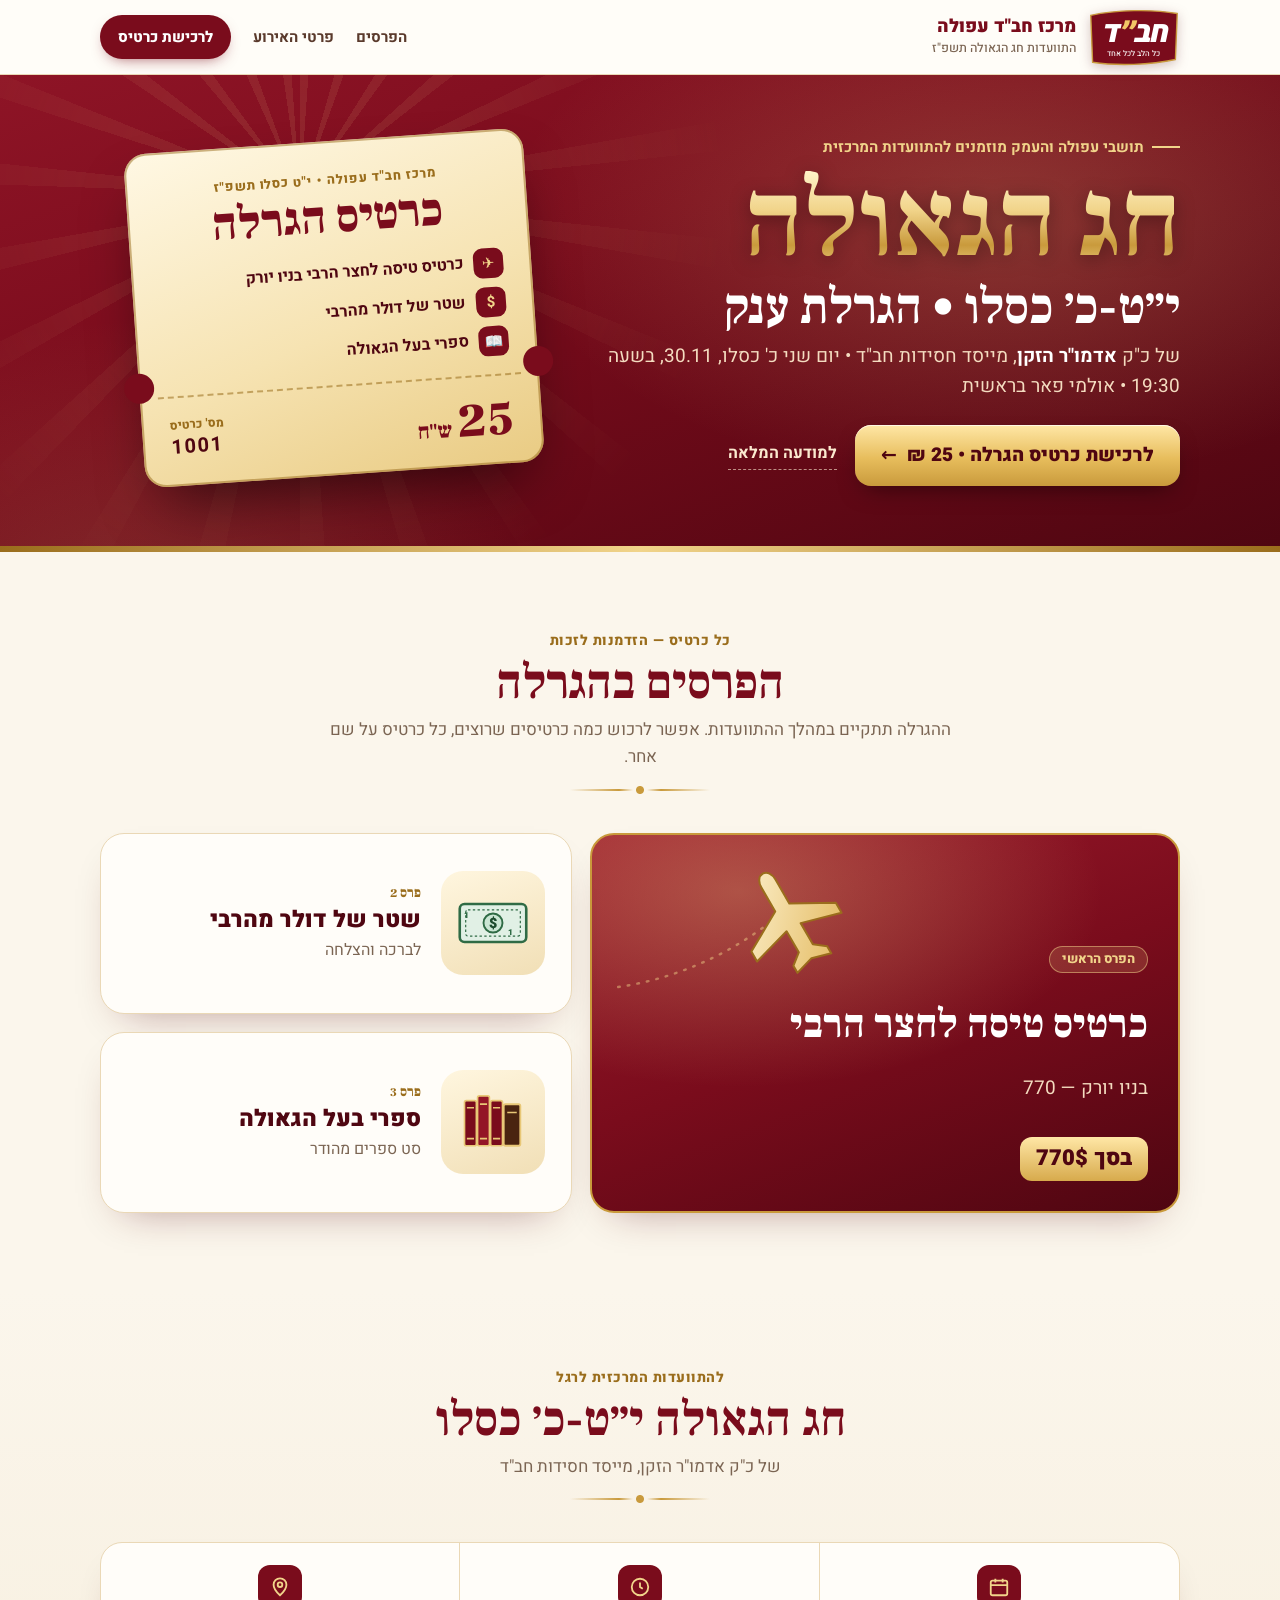
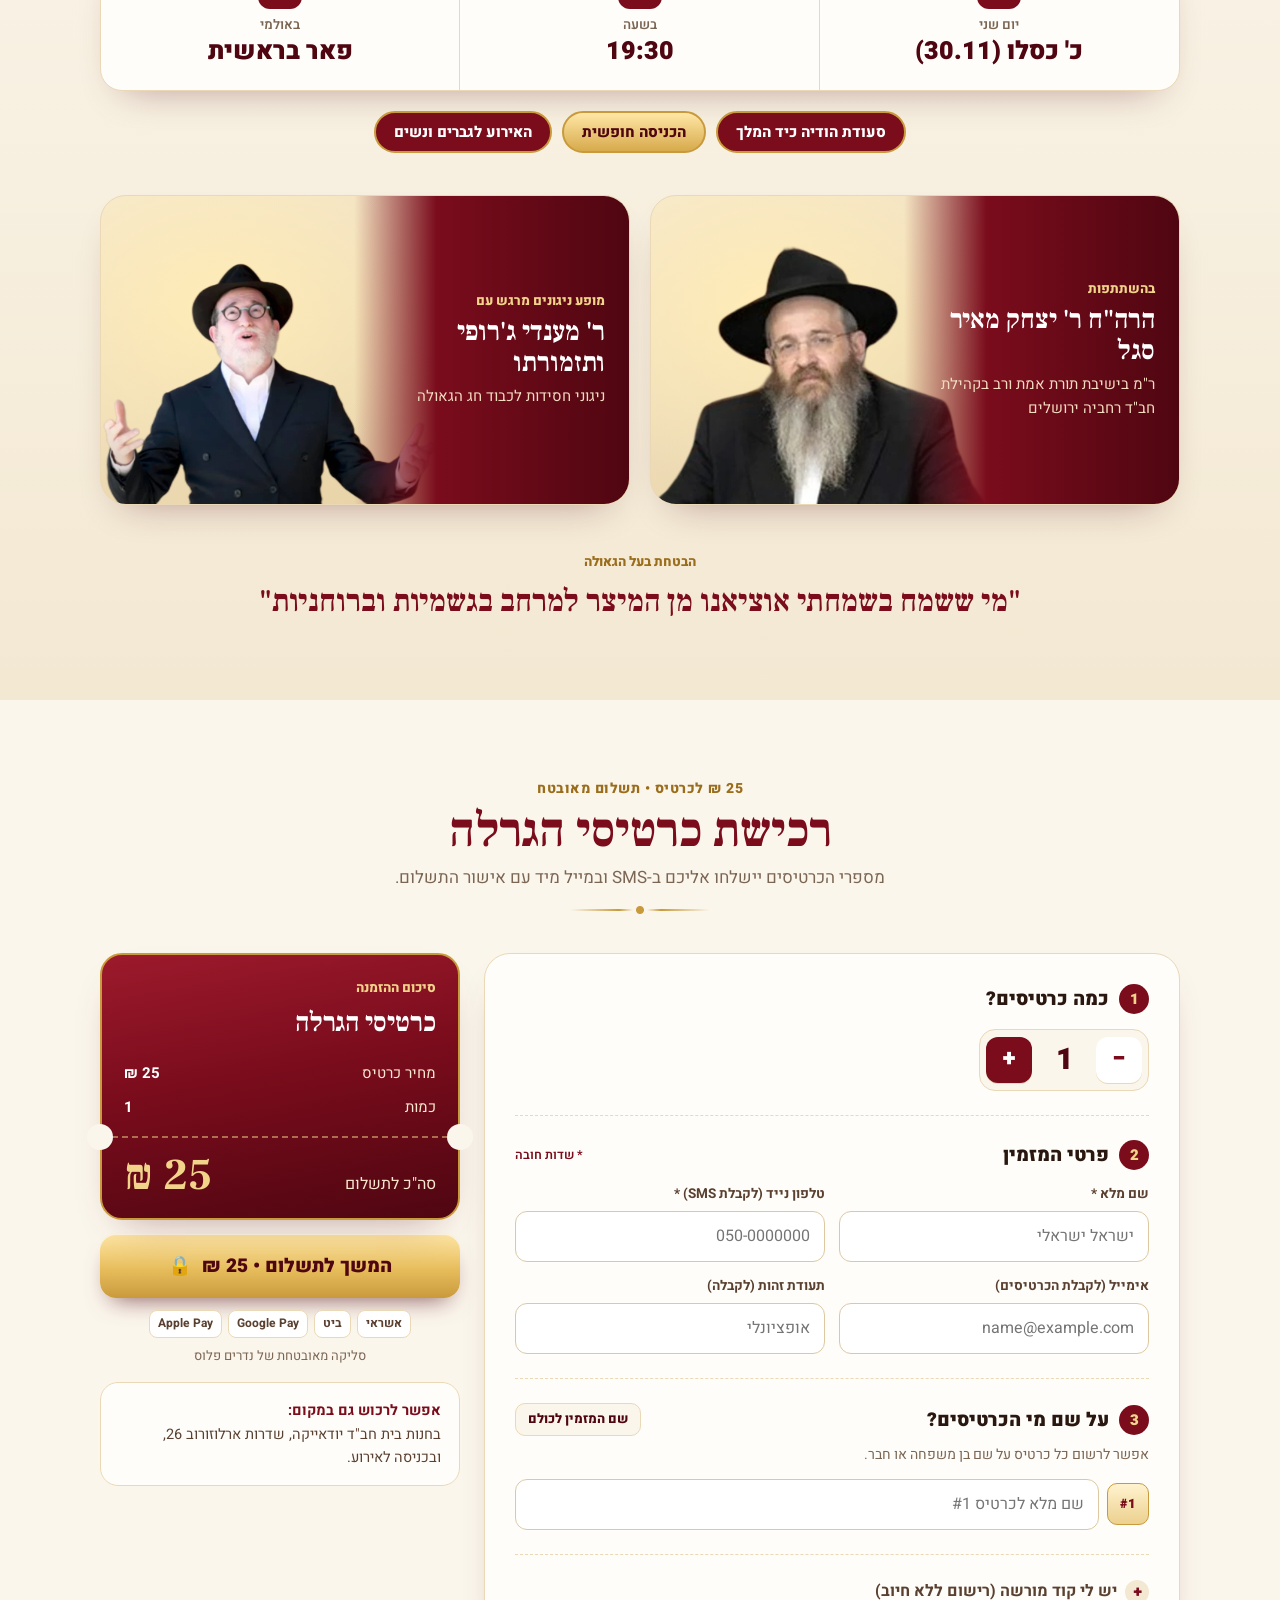
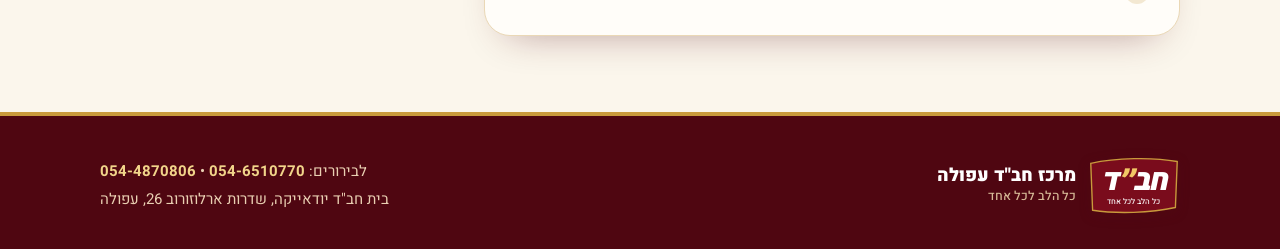
==== commit 01293d8e: "כפתורי הרכישה בראש הדף מובילים ישר לטופס; הוסרו כפתורי הכמות המהירה Co-Authored-By: Claude Opus 5.5 " ====
--- a/index.html
+++ b/index.html
@@ -37,7 +37,7 @@
       <nav class="nav" aria-label="ניווט">
         <a href="#prizes">הפרסים</a>
         <a href="#event">פרטי האירוע</a>
-        <a href="#buy" class="btn-buy">לרכישת כרטיס</a>
+        <a href="#order-form" class="btn-buy">לרכישת כרטיס</a>
       </nav>
     </div>
   </header>
@@ -57,7 +57,7 @@
         </div>
 
         <div class="hero-cta">
-          <a href="#buy" class="btn-gold">לרכישת כרטיס הגרלה • 25 ₪ <span aria-hidden="true">←</span></a>
+          <a href="#order-form" class="btn-gold">לרכישת כרטיס הגרלה • 25 ₪ <span aria-hidden="true">←</span></a>
           <a href="assets/poster.jpg" target="_blank" rel="noopener" class="btn-ghost">למודעה המלאה</a>
         </div>
       </div>
@@ -210,12 +210,6 @@
                   <output id="qty" aria-live="polite">1</output>
                   <button type="button" id="qty-plus" class="plus" aria-label="הוספת כרטיס">+</button>
                 </div>
-                <div class="quick" id="quick">
-                  <button type="button" data-q="1" aria-pressed="true">1<small>25 ₪</small></button>
-                  <button type="button" data-q="3" aria-pressed="false">3<small>75 ₪</small></button>
-                  <button type="button" data-q="5" aria-pressed="false">5<small>125 ₪</small></button>
-                  <button type="button" data-q="10" aria-pressed="false">10<small>250 ₪</small></button>
-                </div>
               </div>
             </div>
 
--- a/assets/style.css
+++ b/assets/style.css
@@ -125,7 +125,7 @@
 .ticket-big .serial b { display: block; font-size: 20px; letter-spacing: 2px; color: var(--maroon-d); font-variant-numeric: tabular-nums; }
 
 /* ---------- Sections ---------- */
-section { scroll-margin-top: 84px; }
+section, #order-form { scroll-margin-top: 90px; }
 .sec { padding: 76px 0; }
 .sec-head { text-align: center; max-width: 640px; margin: 0 auto 36px; }
 .sec-head .kick { color: var(--gold-d); font-weight: 800; font-size: 14px; letter-spacing: .5px; }
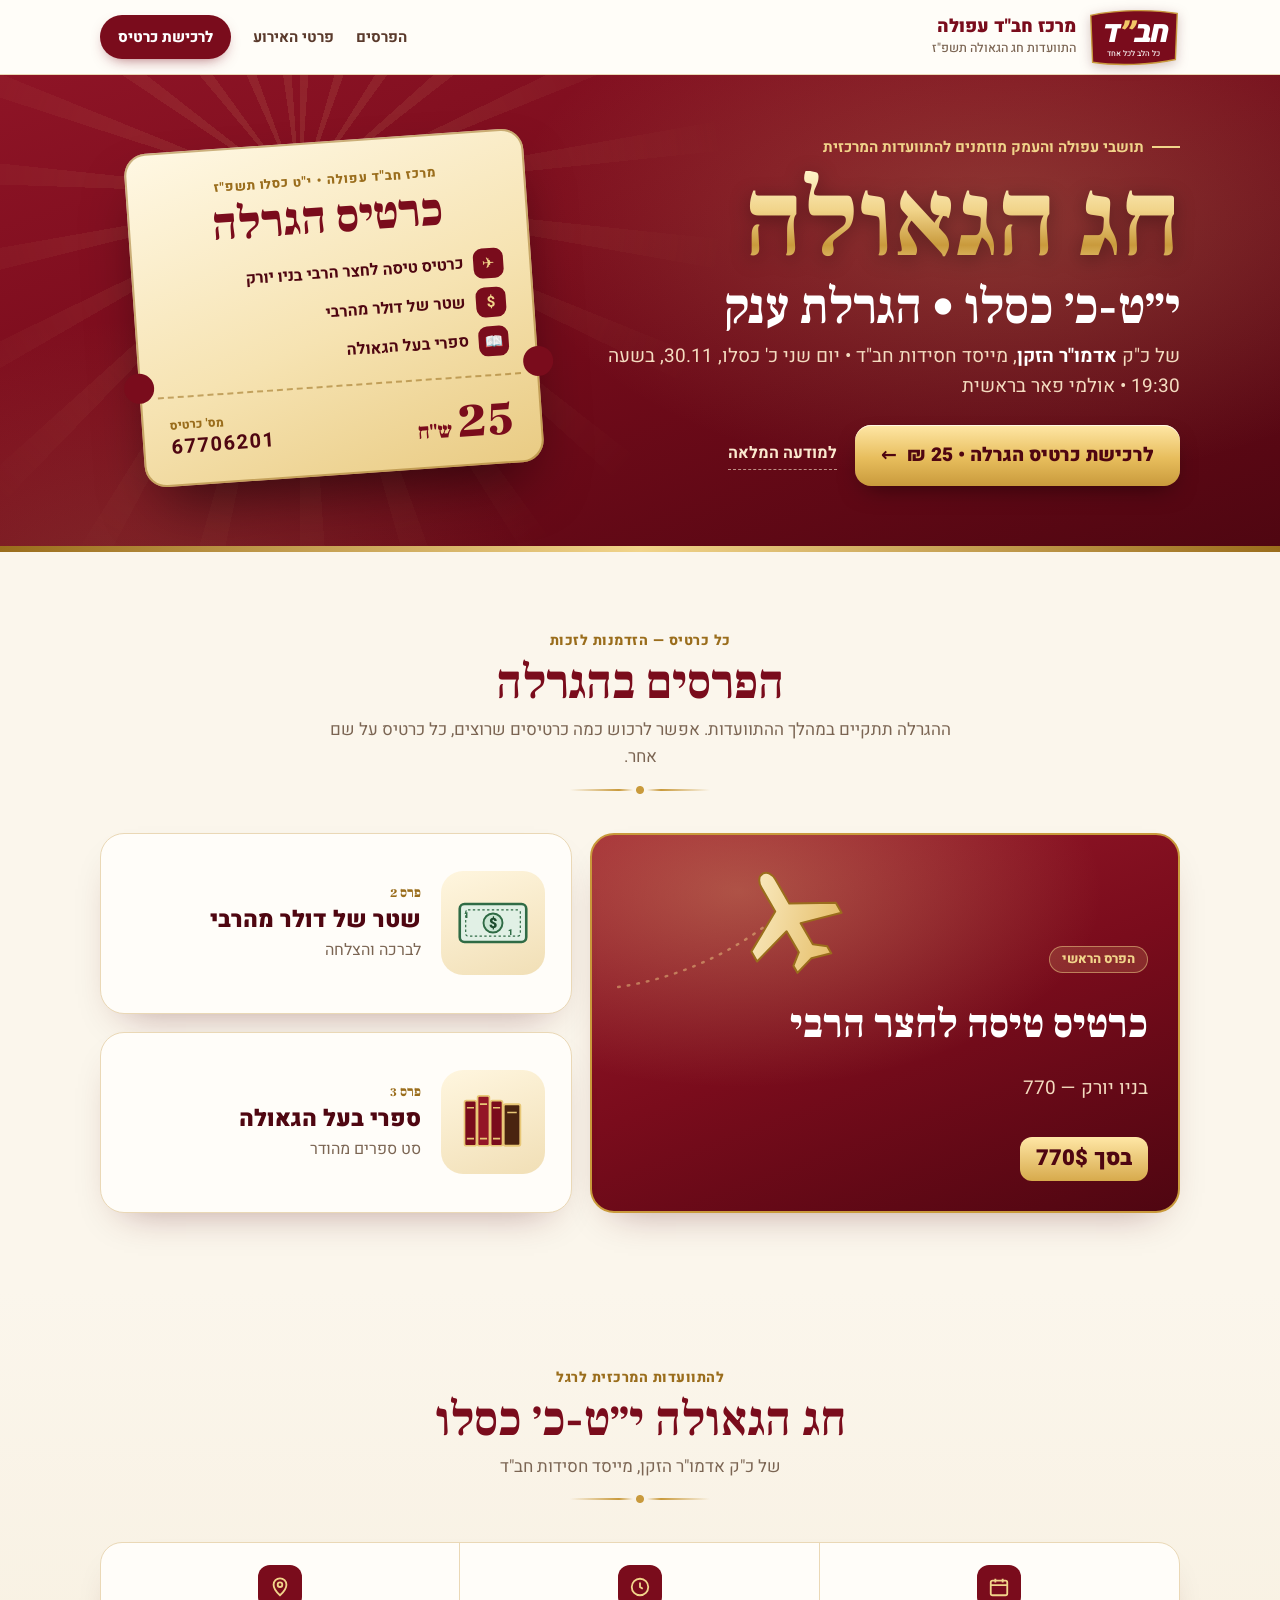
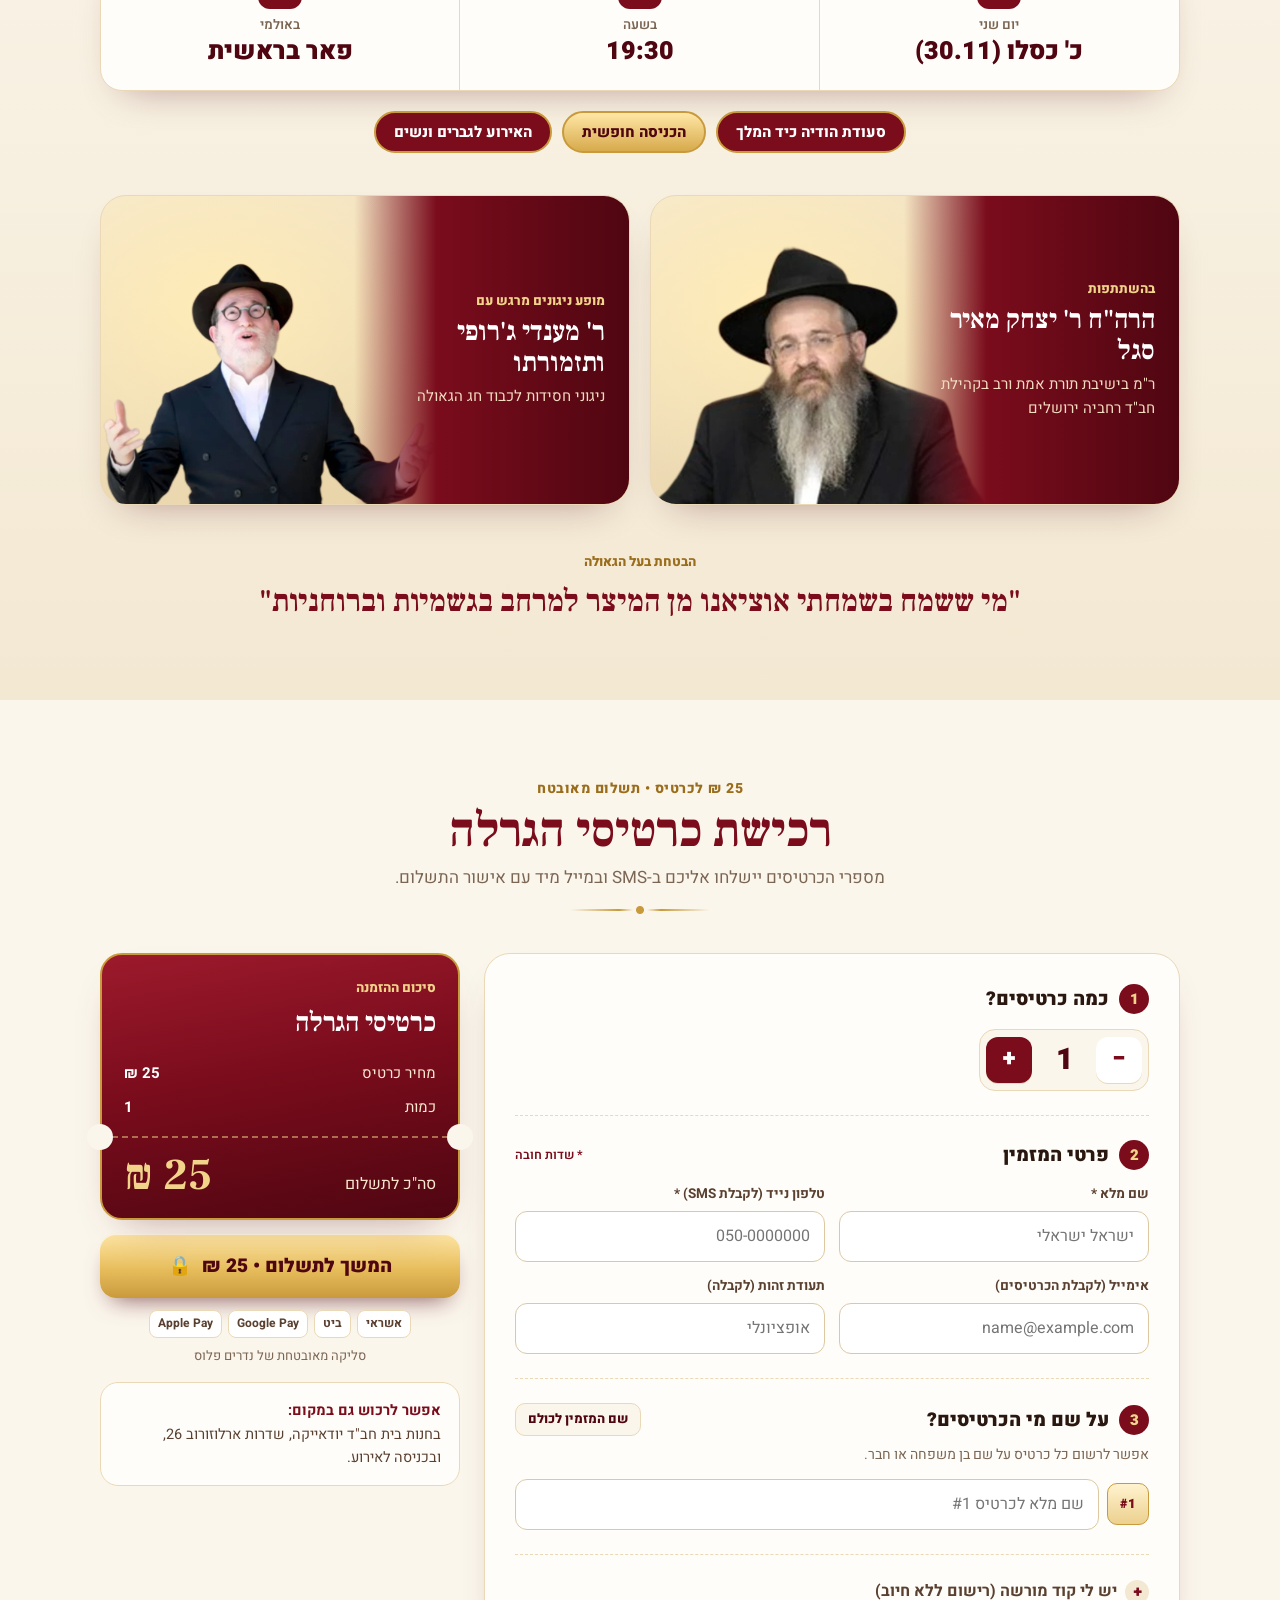
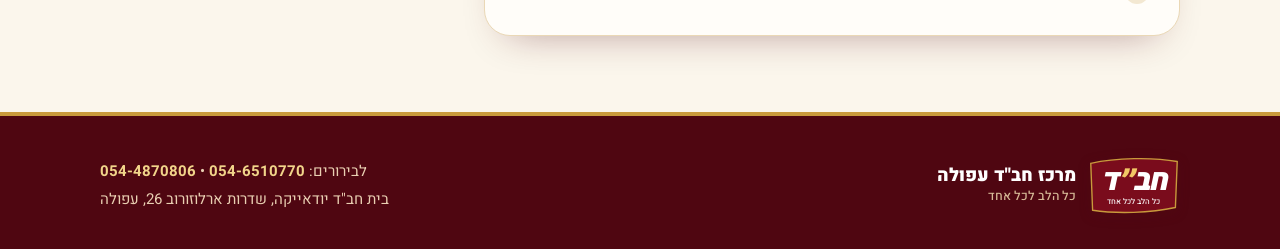
==== commit 8ea4912f: "מספור כרטיסים מתחיל ב-67706201 Co-Authored-By: Claude Opus 5.5 <noreply@anthropic.com> Claude-Sessio" ====
--- a/index.html
+++ b/index.html
@@ -75,7 +75,7 @@
           </div>
           <div class="tb-bottom">
             <div class="price">25<small> ש"ח</small></div>
-            <div class="serial">מס' כרטיס<b>1001</b></div>
+            <div class="serial">מס' כרטיס<b>67706201</b></div>
           </div>
         </div>
       </div>
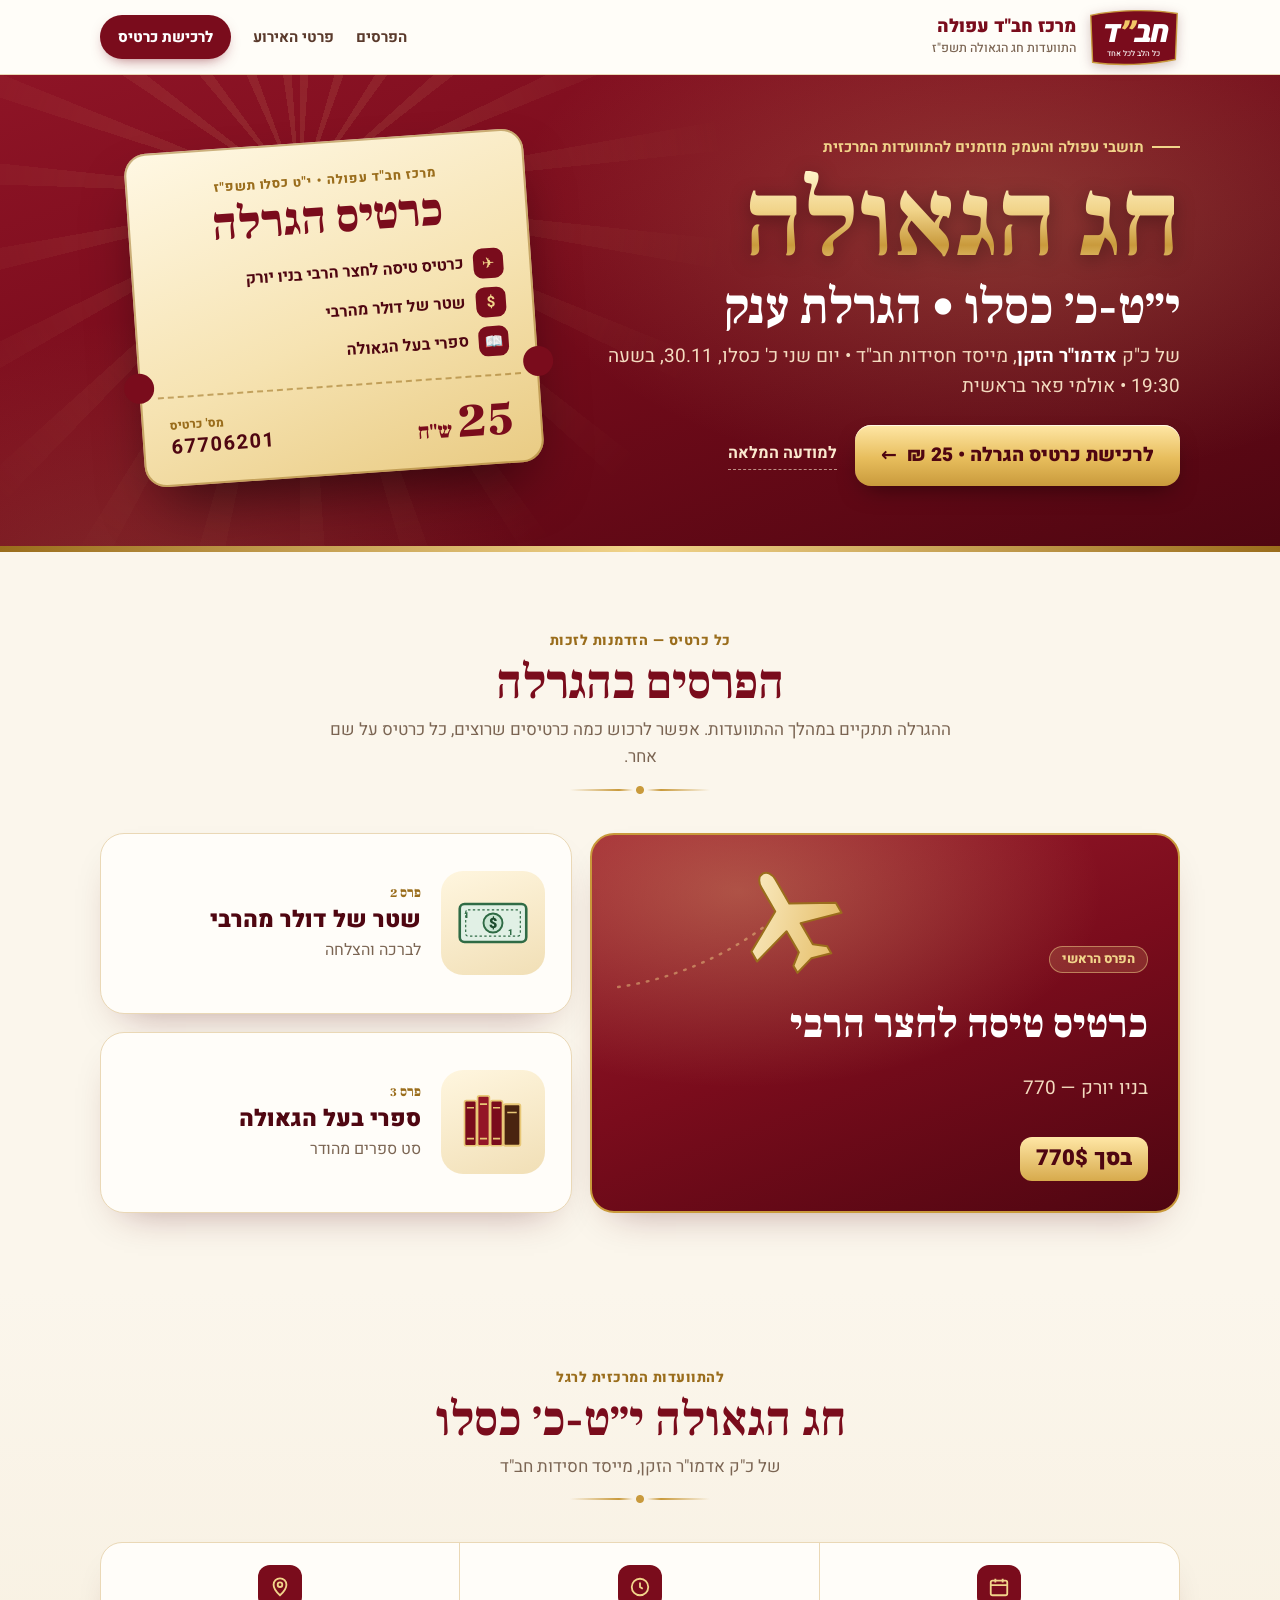
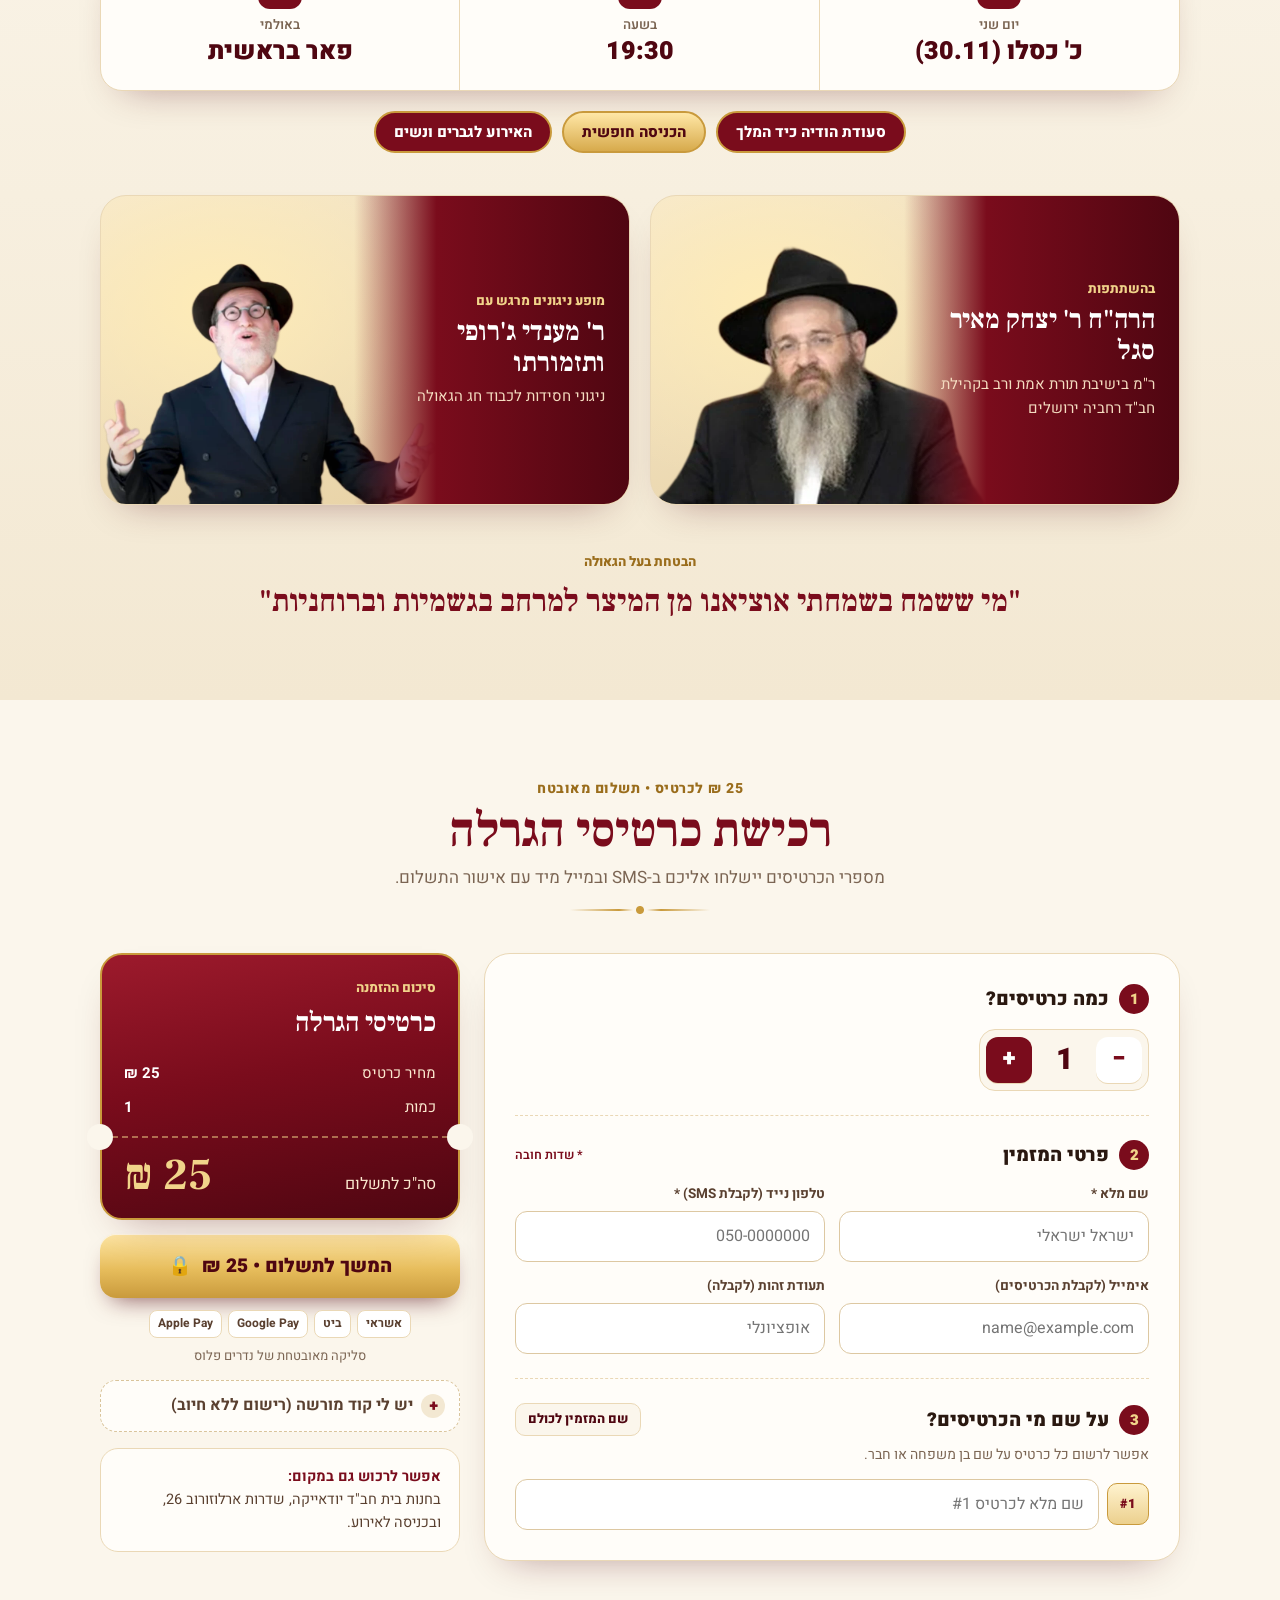
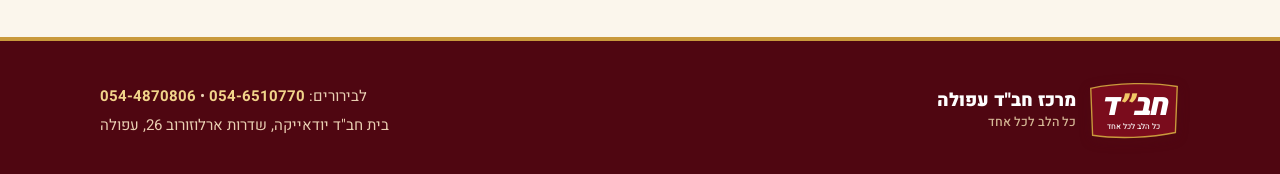
==== commit a7fd3a8d: "קוד מורשה: מתחת לכפתור הרישום, הצגת שם המורשה במקום הקוד, הקוד נשאר בתוקף כשמשנים כמות Co-Authored-B" ====
--- a/index.html
+++ b/index.html
@@ -7,7 +7,19 @@
   <meta name="description" content="כרטיסי הגרלה (25 ₪) בהתוועדות המרכזית לחג הגאולה י״ט-כ׳ כסלו של מרכז חב״ד עפולה. פרסים: כרטיס טיסה לחצר הרבי בניו יורק, שטר של דולר מהרבי וספרי בעל הגאולה.">
   <meta property="og:title" content="הגרלת הענק • חג הגאולה י״ט-כ׳ כסלו • מרכז חב״ד עפולה">
   <meta property="og:description" content="כרטיס הגרלה 25 ₪ • כרטיס טיסה לחצר הרבי בניו יורק • שטר של דולר מהרבי • ספרי בעל הגאולה">
-  <meta property="og:image" content="assets/og.jpg">
+  <meta property="og:type" content="website">
+  <meta property="og:locale" content="he_IL">
+  <meta property="og:site_name" content="מרכז חב״ד עפולה">
+  <meta property="og:url" content="https://shnotik770-netizen.github.io/hagrala-chag-hageula/">
+  <meta property="og:image" content="https://shnotik770-netizen.github.io/hagrala-chag-hageula/assets/og-share.jpg">
+  <meta property="og:image:secure_url" content="https://shnotik770-netizen.github.io/hagrala-chag-hageula/assets/og-share.jpg">
+  <meta property="og:image:type" content="image/jpeg">
+  <meta property="og:image:width" content="1200">
+  <meta property="og:image:height" content="630">
+  <meta property="og:image:alt" content="הגרלת הענק • חג הגאולה י״ט-כ׳ כסלו • כרטיס 25 ש״ח">
+  <meta name="twitter:card" content="summary_large_image">
+  <meta name="twitter:image" content="https://shnotik770-netizen.github.io/hagrala-chag-hageula/assets/og-share.jpg">
+  <link rel="canonical" href="https://shnotik770-netizen.github.io/hagrala-chag-hageula/">
   <meta name="theme-color" content="#7a0c1c">
   <link rel="preconnect" href="https://fonts.googleapis.com">
   <link rel="preconnect" href="https://fonts.gstatic.com" crossorigin>
@@ -41,6 +53,8 @@
       </nav>
     </div>
   </header>
+
+  <div class="closed-banner" id="closed-banner" role="status" hidden></div>
 
   <section class="hero" aria-labelledby="hero-title">
     <div class="wrap">
@@ -200,6 +214,11 @@
           <span class="orn" aria-hidden="true"></span>
         </div>
 
+        <div class="closed-box" id="closed-box" hidden>
+          <b id="closed-msg">כעת אין שירות להירשם להגרלה</b>
+          <span>לפרטים: 054-6510770</span>
+        </div>
+
         <form class="buy-grid" id="order-form" novalidate>
           <div class="panel">
             <div class="step">
@@ -235,24 +254,13 @@
               </div>
             </div>
 
-            <div class="step">
+            <div class="step last">
               <div class="step-h">
                 <h3><span class="n">3</span>על שם מי הכרטיסים?</h3>
                 <button type="button" class="link-btn" id="fill-all">שם המזמין לכולם</button>
               </div>
               <p class="hint">אפשר לרשום כל כרטיס על שם בן משפחה או חבר.</p>
               <div class="names" id="names"></div>
-            </div>
-
-            <div class="step last">
-              <details class="coupon">
-                <summary>יש לי קוד מורשה (רישום ללא חיוב)</summary>
-                <div class="inline">
-                  <input id="coupon" class="ltr" placeholder="קוד מורשה" autocomplete="off" autocapitalize="characters">
-                  <button type="button" class="btn-dark" id="apply-coupon">החל</button>
-                </div>
-                <div class="msg" id="coupon-msg" role="status"></div>
-              </details>
             </div>
           </div>
 
@@ -268,6 +276,14 @@
             <button type="submit" class="cta" id="submit"><span id="submit-text">המשך לתשלום • 25 ₪</span><span aria-hidden="true">🔒</span></button>
             <div class="pay-methods" aria-label="אמצעי תשלום"><span>אשראי</span><span>ביט</span><span>Google Pay</span><span>Apple Pay</span></div>
             <p class="secure">סליקה מאובטחת של נדרים פלוס</p>
+            <details class="coupon coupon-side" id="coupon-box">
+              <summary>יש לי קוד מורשה (רישום ללא חיוב)</summary>
+              <div class="inline">
+                <input id="coupon" class="ltr" placeholder="קוד מורשה" autocomplete="off" autocapitalize="characters" inputmode="text">
+                <button type="button" class="btn-dark" id="apply-coupon">החל</button>
+              </div>
+              <div class="msg" id="coupon-msg" role="status"></div>
+            </details>
             <div class="side-note"><b>אפשר לרכוש גם במקום:</b>בחנות בית חב"ד יודאייקה, שדרות ארלוזורוב 26, ובכניסה לאירוע.</div>
           </aside>
         </form>
--- a/assets/style.css
+++ b/assets/style.css
@@ -267,8 +267,26 @@
 .pay-methods { display: flex; justify-content: center; gap: 6px; flex-wrap: wrap; margin-top: 12px; }
 .pay-methods span { font-size: 12px; font-weight: 700; color: #5a4030; background: #fff; border: 1px solid var(--line); border-radius: 8px; padding: 3px 8px; }
 .secure { text-align: center; font-size: 13px; color: var(--muted); margin: 8px 0 0; }
+#coupon.masked { -webkit-text-security: disc; text-security: disc; letter-spacing: 2px; }
+.coupon-side { margin-top: 14px; background: var(--paper); border: 1px dashed #d9c49b; border-radius: 16px; padding: 12px 14px; }
+.coupon-side .msg.ok { background: #ecf7f0; border: 1px solid #bfe3cd; border-radius: 10px; padding: 8px 10px; line-height: 1.5; }
 .side-note { margin-top: 16px; background: var(--paper); border: 1px solid var(--line); border-radius: 18px; padding: 16px 18px; font-size: 14.5px; color: #5a4030; }
 .side-note b { color: var(--maroon); display: block; }
+
+.closed-banner { position: sticky; top: 74px; z-index: 25; background: linear-gradient(180deg, #ffe7a6, #d7aa4c); color: var(--maroon-d); text-align: center; font-weight: 900; font-size: 18px; padding: 12px 16px; border-bottom: 2px solid var(--gold-d); box-shadow: 0 6px 16px -10px rgba(79, 6, 17, .6); }
+@media (max-width: 640px) { .closed-banner { top: 64px; font-size: 15px; } }
+body.reg-closed .btn-buy, body.reg-closed .hero-cta .btn-gold { display: none; }
+.closed-box { max-width: 640px; margin: 0 auto; text-align: center; background: var(--paper); border: 2px solid var(--gold); border-radius: 22px; padding: 28px 20px; box-shadow: var(--shadow); }
+.closed-box b { display: block; font-family: var(--serif); font-size: 28px; color: var(--maroon); }
+.closed-box span { color: var(--muted); }
+.reg-toggle { display: flex; align-items: center; justify-content: space-between; gap: 14px; flex-wrap: wrap; }
+.reg-toggle .state { font-weight: 900; font-size: 18px; }
+.reg-toggle .state.on { color: var(--ok); }
+.reg-toggle .state.off { color: var(--err); }
+.btn.red { background: var(--err); color: #fff; }
+.closed-msg-edit { display: flex; gap: 8px; margin-top: 14px; flex-wrap: wrap; }
+.closed-msg-edit input { flex: 1; min-width: 240px; padding: 9px 12px; border-radius: 10px; border: 1px solid #ddc8a2; }
+.nav .site-link { color: var(--maroon) !important; font-weight: 800; }
 
 /* ---------- Footer ---------- */
 .site-footer { background: var(--maroon-d); color: #e9cfb2; padding: 40px 0 34px; border-top: 4px solid var(--gold); }
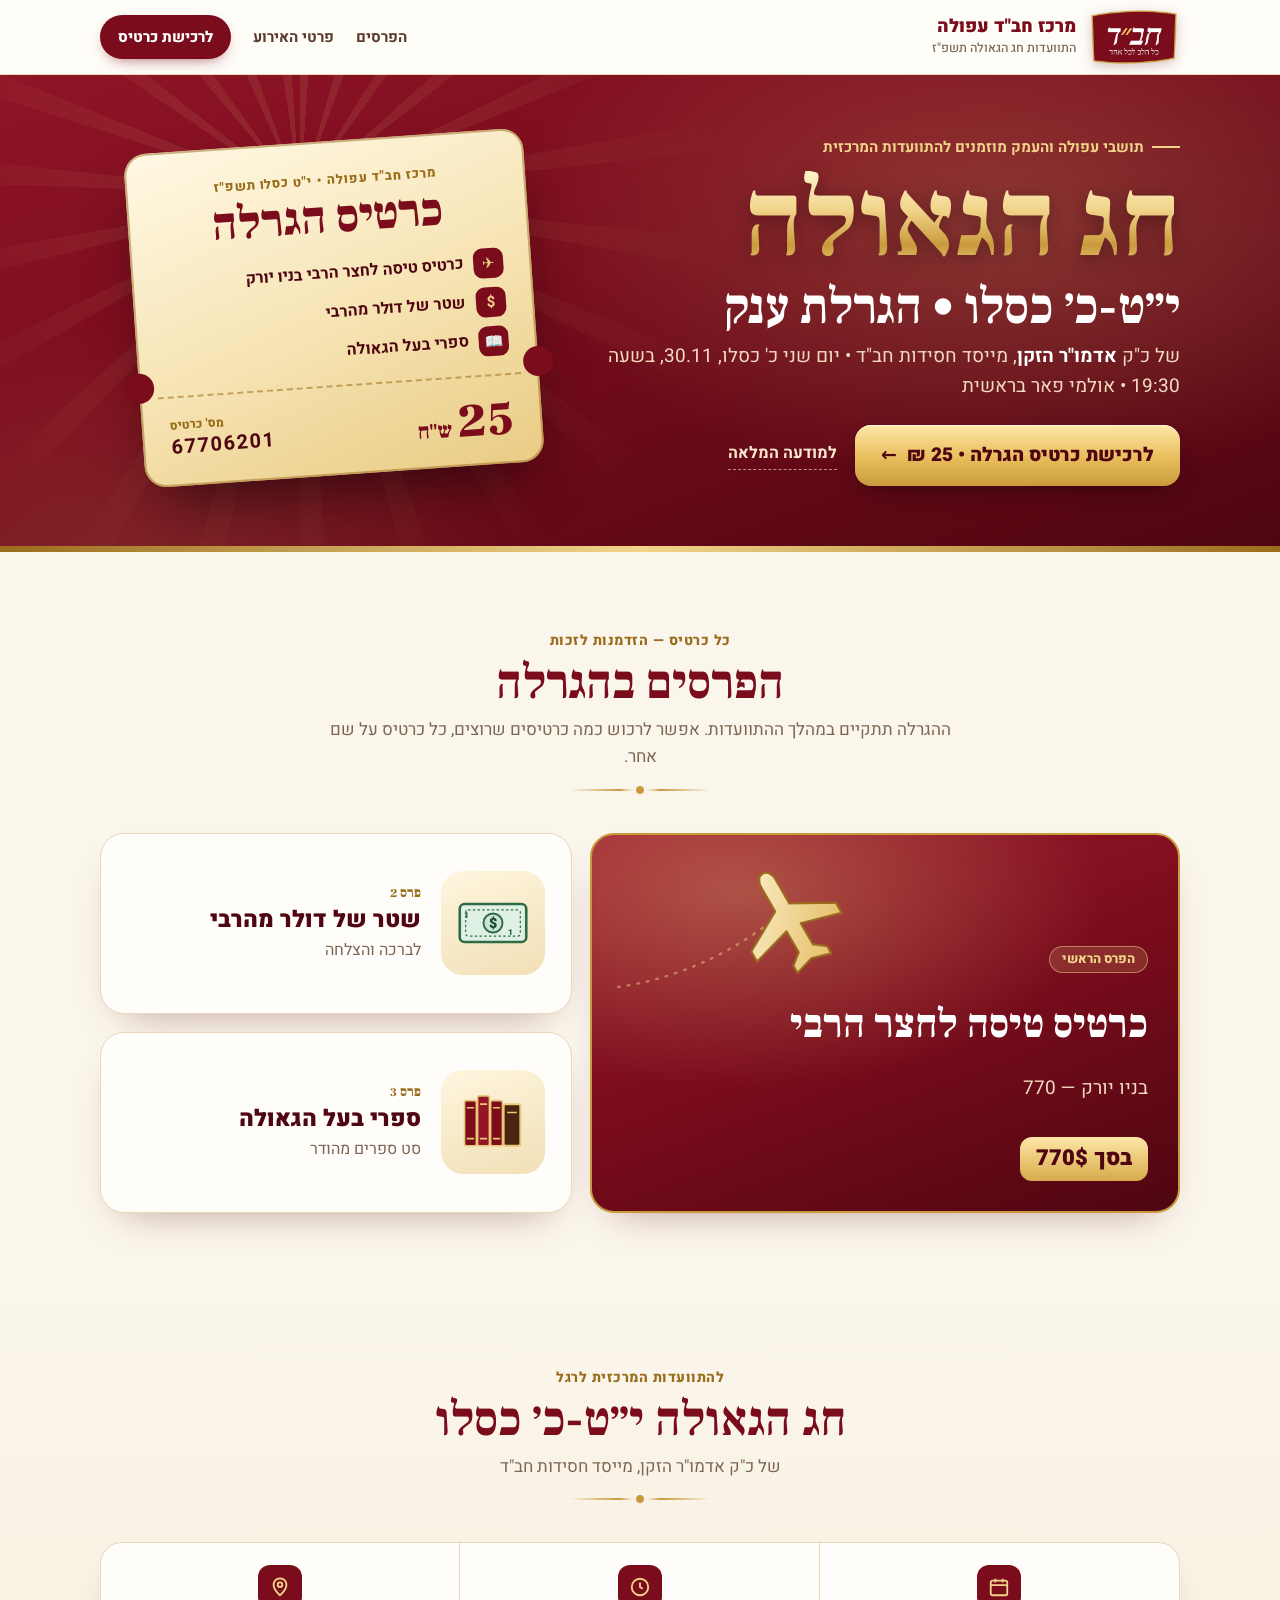
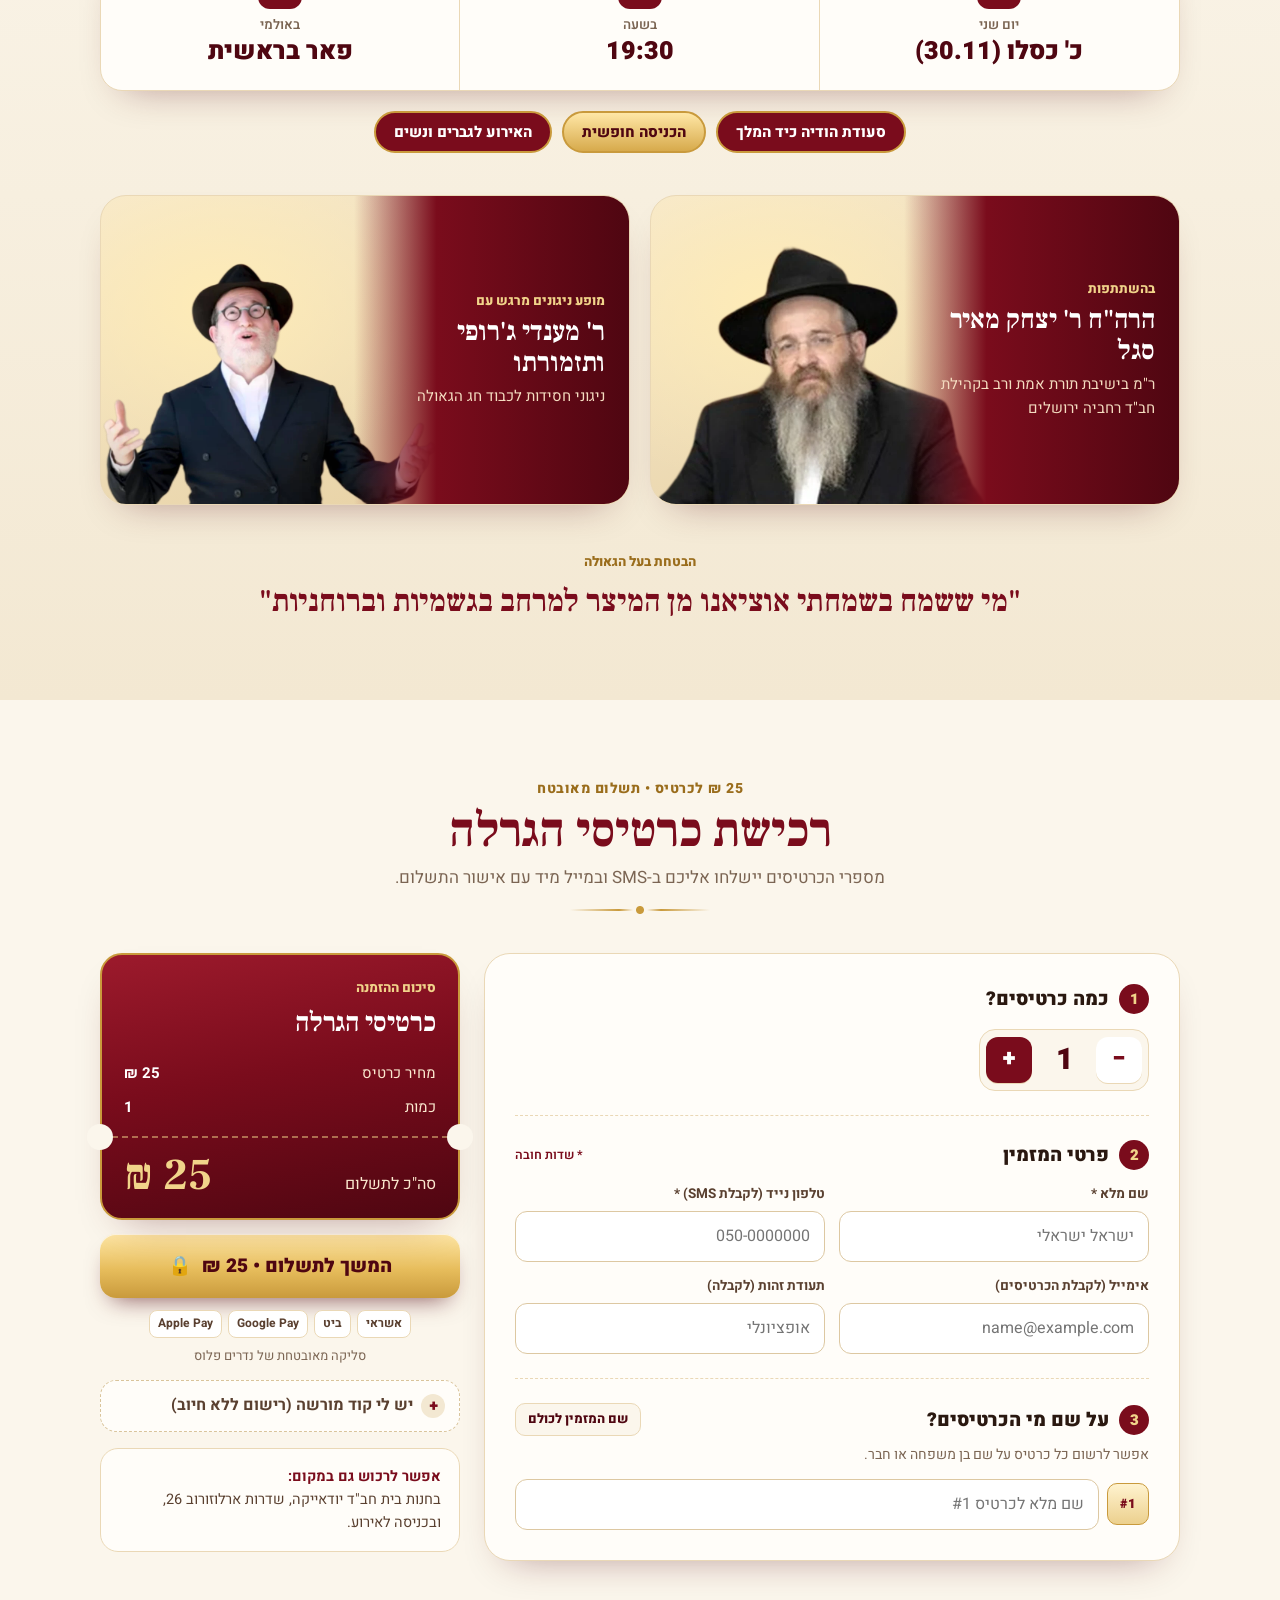
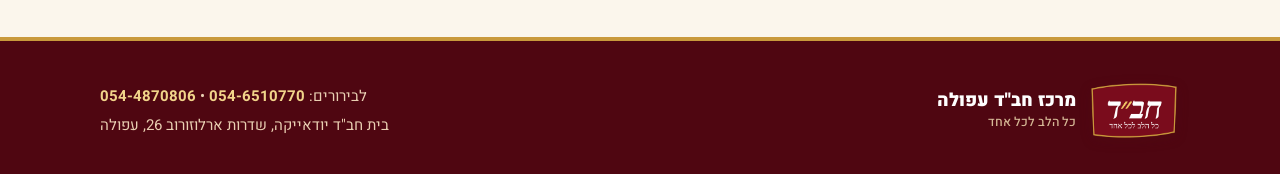
==== commit fdeeca6f: "תיקון לוגו חב"ד: תמונה במקום טקסט SVG (בדפדפנים מסוימים הוצג בח"ד) Co-Authored-By: Claude Opus 5.5 <" ====
--- a/index.html
+++ b/index.html
@@ -28,22 +28,10 @@
 </head>
 <body>
 
-  <!-- לוגו חב"ד "כל הלב לכל אחד" -->
-  <svg width="0" height="0" style="position:absolute" aria-hidden="true">
-    <symbol id="chabad-logo" viewBox="0 0 200 128">
-      <path d="M6 16 C60 4 140 2 194 12 L190 112 C136 124 62 126 10 118 Z" fill="#7a0c1c"/>
-      <path d="M6 16 C60 4 140 2 194 12 L190 112 C136 124 62 126 10 118 Z" fill="none" stroke="#c99a3c" stroke-width="3"/>
-      <g transform="translate(100 74) skewX(-12)">
-        <text x="0" y="0" text-anchor="middle" direction="rtl" font-family="Heebo, sans-serif" font-weight="900" font-size="66" fill="#fff" letter-spacing="-2">חב<tspan fill="#f1c766">״</tspan>ד</text>
-      </g>
-      <text x="100" y="104" text-anchor="middle" direction="rtl" font-family="Heebo, sans-serif" font-weight="500" font-size="17" fill="#fff">כל הלב לכל אחד</text>
-    </symbol>
-  </svg>
-
   <header class="site-header">
     <div class="wrap">
       <a class="logo" href="./" aria-label="מרכז חב״ד עפולה">
-        <svg viewBox="0 0 200 128" role="img" aria-label="חב״ד — כל הלב לכל אחד"><use href="#chabad-logo"/></svg>
+        <img src="assets/chabad-logo.png" alt="חב״ד — כל הלב לכל אחד" width="300" height="192">
         <span class="org"><b>מרכז חב"ד עפולה</b><span>התוועדות חג הגאולה תשפ"ז</span></span>
       </a>
       <nav class="nav" aria-label="ניווט">
@@ -294,7 +282,7 @@
   <footer class="site-footer">
     <div class="wrap">
       <a class="logo" href="./">
-        <svg viewBox="0 0 200 128" role="img" aria-label="חב״ד"><use href="#chabad-logo"/></svg>
+        <img src="assets/chabad-logo.png" alt="חב״ד — כל הלב לכל אחד" width="300" height="192">
         <span class="org"><b>מרכז חב"ד עפולה</b><span>כל הלב לכל אחד</span></span>
       </a>
       <div class="contact">
--- a/assets/style.css
+++ b/assets/style.css
@@ -31,7 +31,7 @@
 
 /* ---------- לוגו חב"ד ---------- */
 .logo { display: inline-flex; align-items: center; gap: 12px; text-decoration: none; }
-.logo svg { width: 92px; height: auto; flex: 0 0 auto; filter: drop-shadow(0 3px 6px rgba(79, 6, 17, .25)); }
+.logo svg, .logo img { width: 92px; height: auto; flex: 0 0 auto; filter: drop-shadow(0 3px 6px rgba(79, 6, 17, .25)); }
 .logo .org { line-height: 1.15; }
 .logo .org b { display: block; font-size: 18px; font-weight: 900; color: var(--maroon); }
 .logo .org span { font-size: 12.5px; color: var(--muted); font-weight: 500; }
@@ -337,7 +337,7 @@
 @media (max-width: 640px) {
   .wrap { padding: 0 16px; }
   .site-header .wrap { height: 64px; }
-  .logo svg { width: 72px; }
+  .logo svg, .logo img { width: 72px; }
   .logo .org span { display: none; }
   .logo .org b { font-size: 16px; }
   .sec { padding: 54px 0; }
